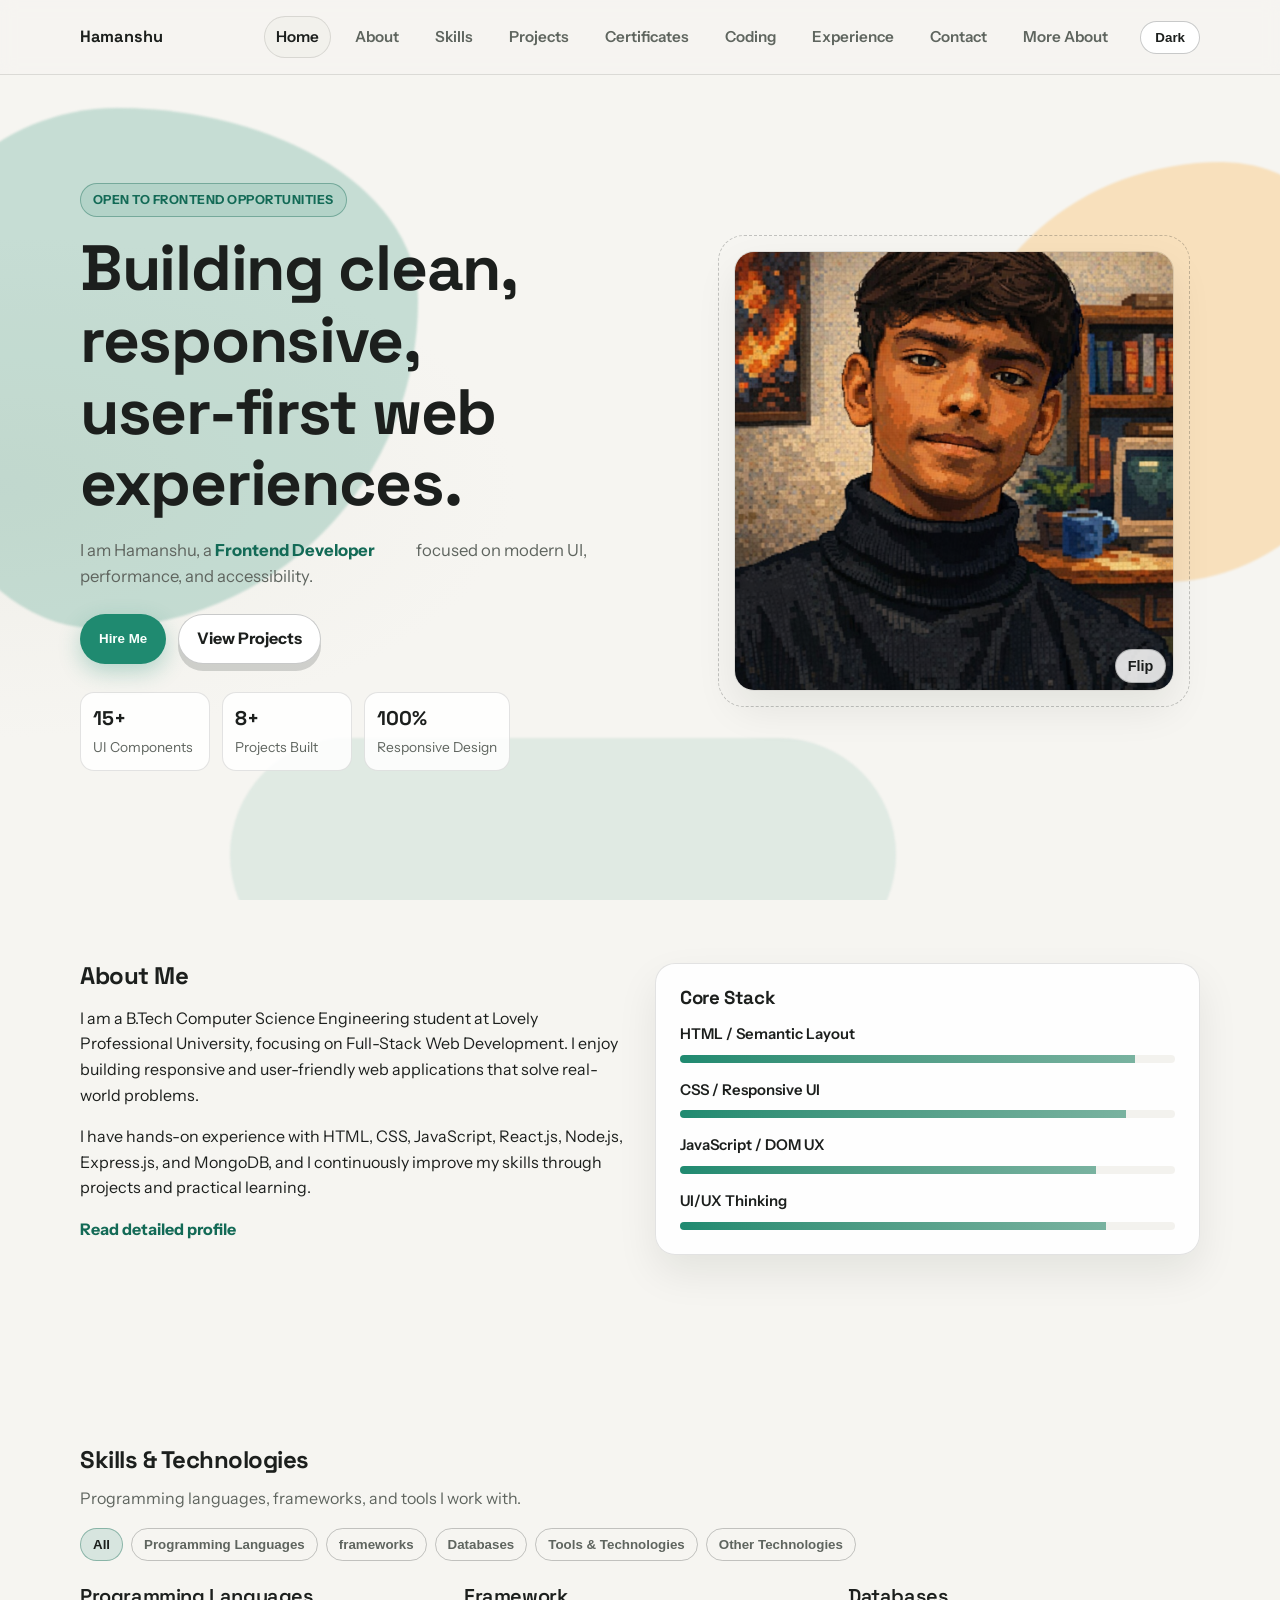
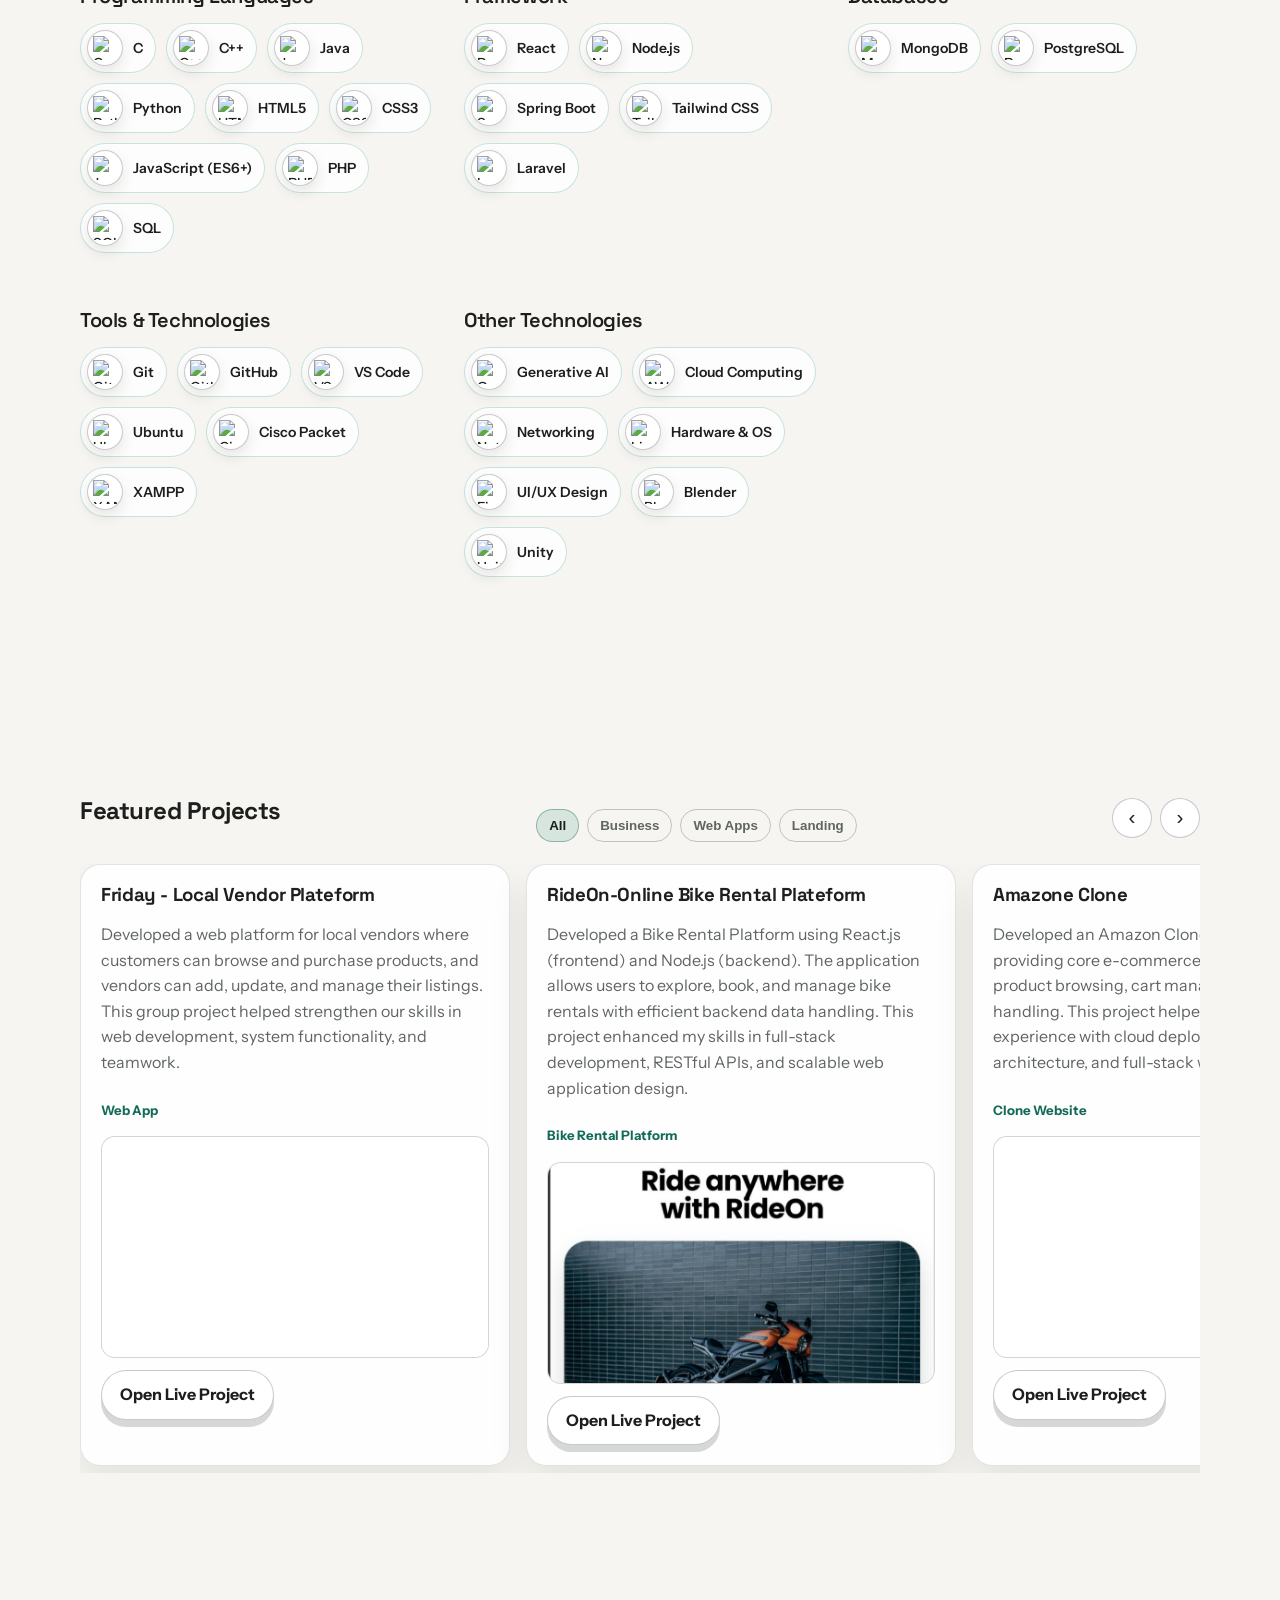
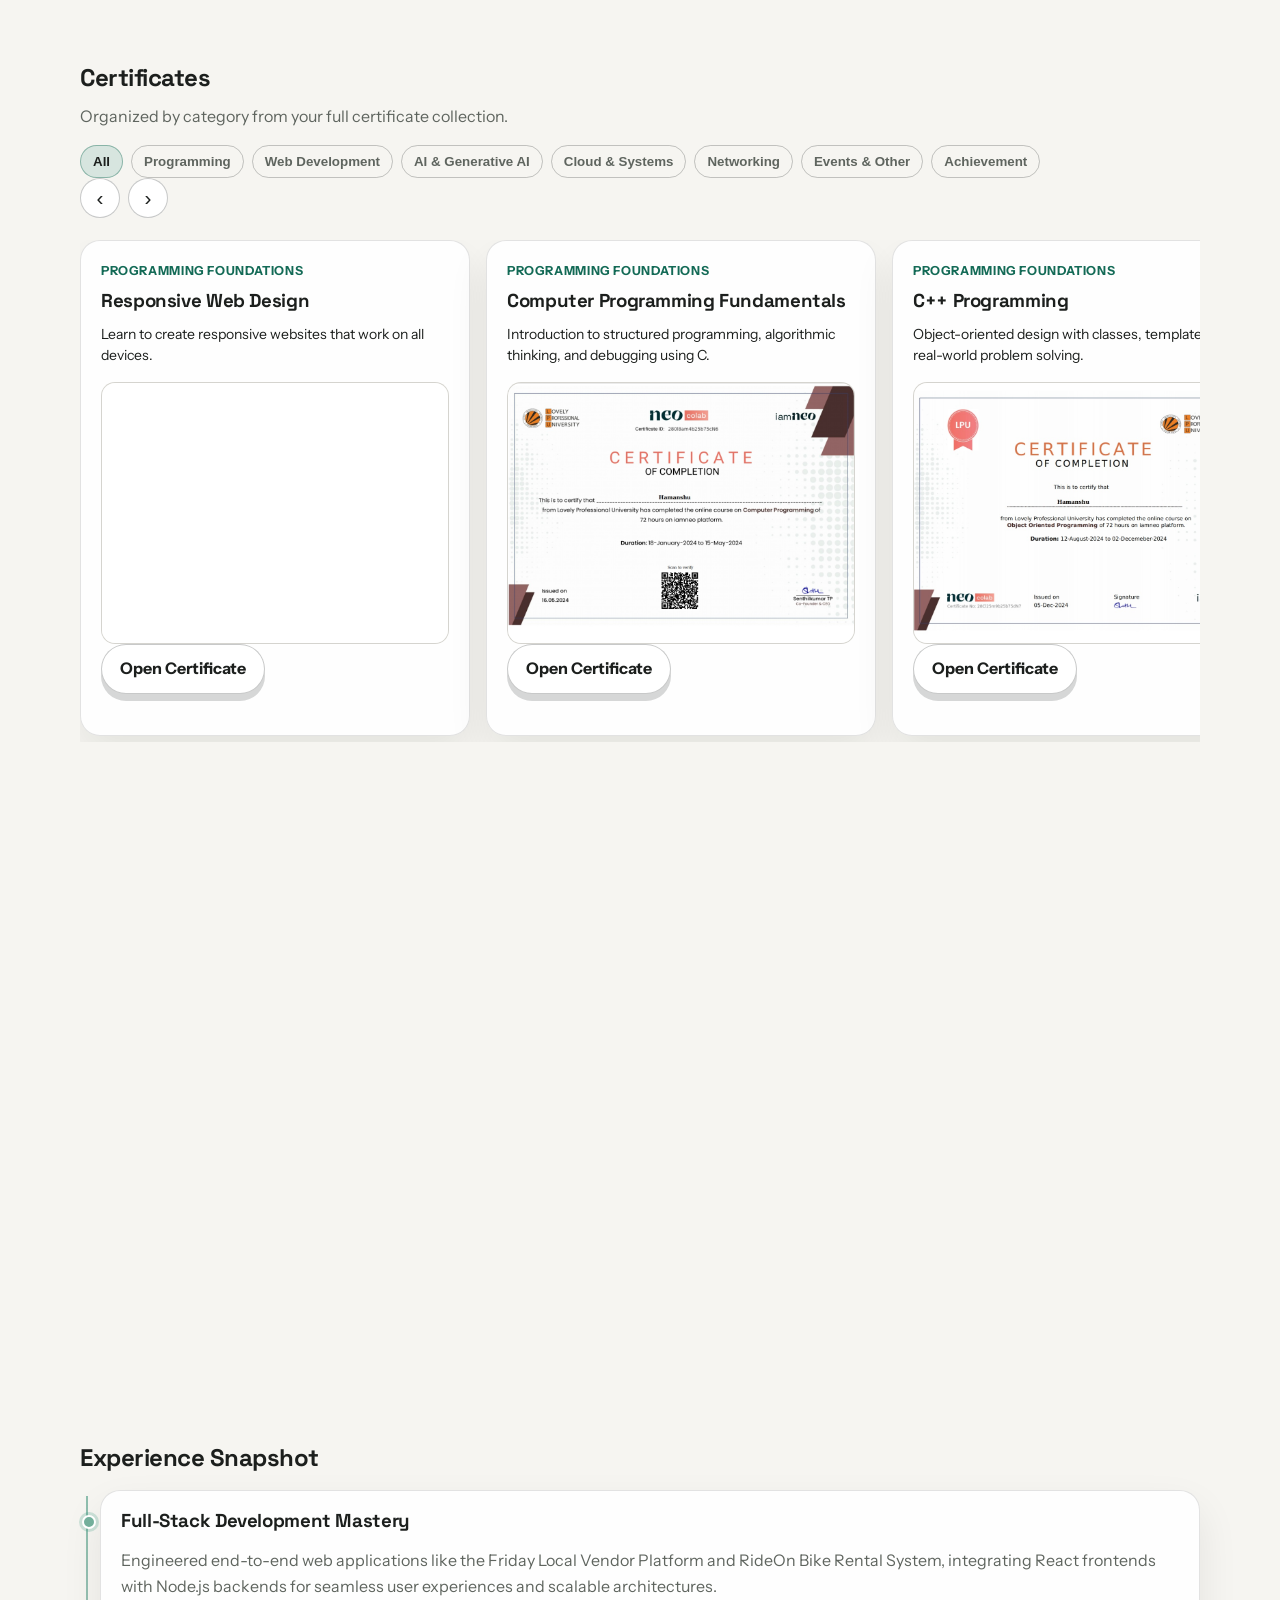
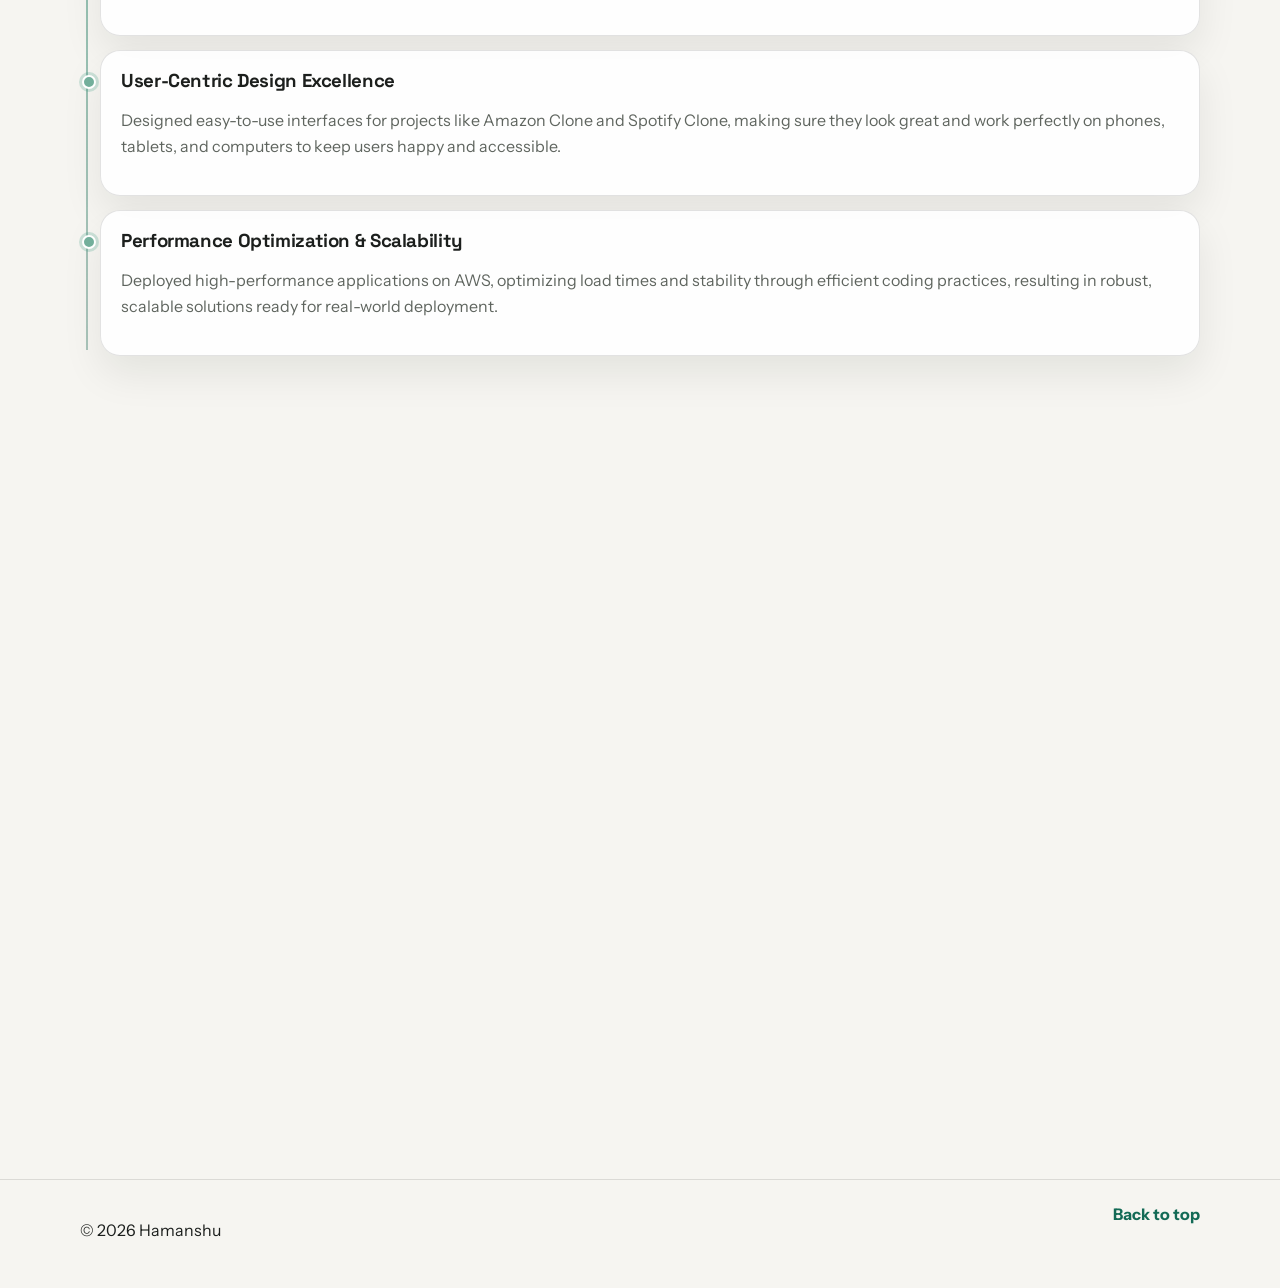
==== index.html @ b4fe39f4 "Upload portfolio project" ====
<!DOCTYPE html>
<html lang="en">
<head>
    <meta charset="UTF-8">
    <meta name="viewport" content="width=device-width, initial-scale=1.0">
    <meta name="description" content="Hamanshu - Frontend-focused web developer portfolio.">
    <title>Hamanshu | Portfolio</title>
    <link rel="preconnect" href="https://fonts.googleapis.com">
    <link rel="preconnect" href="https://fonts.gstatic.com" crossorigin>
    <link href="https://fonts.googleapis.com/css2?family=Instrument+Sans:wght@400;500;600;700&family=Space+Grotesk:wght@500;600;700&display=swap" rel="stylesheet">
    <link rel="stylesheet" href="styles.css">
</head>
<body>
    <div class="scroll-progress" id="scrollProgress" aria-hidden="true"></div>
    <div class="bg-3d" aria-hidden="true">
        <span class="bg-layer layer-a"></span>
        <span class="bg-layer layer-b"></span>
        <span class="bg-layer layer-c"></span>
    </div>
    <header class="site-header">
        <div class="container header-row">
            <a id="brandName" class="brand" href="#home">Hamanshu</a>
            <button class="menu-toggle" type="button" aria-expanded="false" aria-controls="primaryNav">
                <span></span><span></span><span></span>
                <span class="sr-only">Toggle navigation</span>
            </button>
            <nav class="nav" id="primaryNav">
                <a href="#home">Home</a>
                <a href="#about">About</a>
                <a href="#skills">Skills</a>
                <a href="#projects">Projects</a>
                <a href="#certificates">Certificates</a>
                <a href="#coding">Coding</a>
                <a href="#experience">Experience</a>
                <a href="#contact">Contact</a>
                <a href="about.html">More About</a>
            </nav>
            <button class="theme-toggle" id="themeToggle" type="button" aria-label="Toggle theme">Dark</button>
        </div>
    </header>

    <main>
        <section class="hero section" id="home">
            <div class="container hero-grid reveal">
                <div class="hero-content">
                    <p class="eyebrow">Open To Frontend Opportunities</p>
                    <h1 id="heroHeadline">Building clean, responsive, user-first web experiences.</h1>
                    <p id="heroSubtext" class="subtext">
                        <span id="heroIntro">I am Hamanshu, a </span>
                        <span id="typingText" class="typed"></span>
                        <span id="heroOutro"> focused on modern UI, performance, and accessibility.</span>
                    </p>
                    <div class="cta-row">
                        <button class="btn btn-primary" id="hireMeBtn" type="button">Hire Me</button>
                        <a class="btn btn-secondary" href="#projects">View Projects</a>
                    </div>
                    <ul id="quickStats" class="quick-stats">
                        <!-- Stats will be populated from stored data -->
                    </ul>
                </div>
                <div class="hero-photo-wrap">
                    <div class="hero-photo-card" id="heroPhotoCard">
                        <img class="hero-photo hero-photo-front" src="pfp.png" alt="Portrait of Hamanshu">
                        <img class="hero-photo hero-photo-back" src="pfp1.jpeg" alt="Alternate portrait of Hamanshu">
                    </div>
                    <button class="btn btn-secondary rotate-photo-btn" id="rotatePhotoBtn" type="button" aria-label="Flip profile photo">Flip</button>
                </div>
            </div>
        </section>

        <section class="section" id="about">
            <div class="container split reveal">
                <div>
                    <h2>About Me</h2>
                    <p>I am a B.Tech Computer Science Engineering student at Lovely Professional University, focusing on Full-Stack Web Development. I enjoy building responsive and user-friendly web applications that solve real-world problems.</p>
                    <p>I have hands-on experience with HTML, CSS, JavaScript, React.js, Node.js, Express.js, and MongoDB, and I continuously improve my skills through projects and practical learning.</p>
                    <a class="text-link" href="about.html">Read detailed profile</a>
                </div>
                <div class="panel">
                    <h3>Core Stack</h3>
                    <div class="skill-bars">
                        <div class="skill-item"><span>HTML / Semantic Layout</span><div class="bar"><i style="width:92%"></i></div></div>
                        <div class="skill-item"><span>CSS / Responsive UI</span><div class="bar"><i style="width:90%"></i></div></div>
                        <div class="skill-item"><span>JavaScript / DOM UX</span><div class="bar"><i style="width:84%"></i></div></div>
                        <div class="skill-item"><span>UI/UX Thinking</span><div class="bar"><i style="width:86%"></i></div></div>
                    </div>
                </div>
            </div>
        </section>

        <section class="section" id="skills">
            <div class="container reveal">
                <h2>Skills & Technologies</h2>
                <p class="section-subtext">Programming languages, frameworks, and tools I work with.</p>
                <div class="filters" id="skillFilters">
                    <button class="chip active" data-filter="all" type="button">All</button>
                    <button class="chip" data-filter="programming" type="button">Programming Languages</button>
                    <button class="chip" data-filter="webdev" type="button">frameworks</button>
                    <button class="chip" data-filter="databases" type="button">Databases</button>
                    <button class="chip" data-filter="tools" type="button">Tools & Technologies</button>
                    <button class="chip" data-filter="other" type="button">Other Technologies</button>
                </div>
                <div class="skills-grid">
                    <div class="skill-category" data-category="programming">
                        <h3>Programming Languages</h3>
                        <div class="skill-tags skill-tags--logos">
                            <span class="skill-tag has-logo">
                                <span class="logo-circle"><img src="https://cdn.jsdelivr.net/gh/devicons/devicon/icons/c/c-original.svg" alt="C logo" loading="lazy"></span>
                                <span class="skill-label">C</span>
                            </span>
                            <span class="skill-tag has-logo">
                                <span class="logo-circle"><img src="https://cdn.jsdelivr.net/gh/devicons/devicon/icons/cplusplus/cplusplus-original.svg" alt="C++ logo" loading="lazy"></span>
                                <span class="skill-label">C++</span>
                            </span>
                            <span class="skill-tag has-logo">
                                <span class="logo-circle"><img src="https://cdn.jsdelivr.net/gh/devicons/devicon/icons/java/java-original.svg" alt="Java logo" loading="lazy"></span>
                                <span class="skill-label">Java</span>
                            </span>
                            <span class="skill-tag has-logo">
                                <span class="logo-circle"><img src="https://cdn.jsdelivr.net/gh/devicons/devicon/icons/python/python-original.svg" alt="Python logo" loading="lazy"></span>
                                <span class="skill-label">Python</span>
                            </span>
                            <span class="skill-tag has-logo">
                                <span class="logo-circle"><img src="https://cdn.jsdelivr.net/gh/devicons/devicon/icons/html5/html5-original.svg" alt="HTML5 logo" loading="lazy"></span>
                                <span class="skill-label">HTML5</span>
                            </span>
                            <span class="skill-tag has-logo">
                                <span class="logo-circle"><img src="https://cdn.jsdelivr.net/gh/devicons/devicon/icons/css3/css3-original.svg" alt="CSS3 logo" loading="lazy"></span>
                                <span class="skill-label">CSS3</span>
                            </span>
                            <span class="skill-tag has-logo">
                                <span class="logo-circle"><img src="https://cdn.jsdelivr.net/gh/devicons/devicon/icons/javascript/javascript-original.svg" alt="JavaScript logo" loading="lazy"></span>
                                <span class="skill-label">JavaScript (ES6+)</span>
                            </span>
                            <span class="skill-tag has-logo">
                                <span class="logo-circle"><img src="https://cdn.jsdelivr.net/gh/devicons/devicon/icons/php/php-original.svg" alt="PHP logo" loading="lazy"></span>
                                <span class="skill-label">PHP</span>
                            </span>
                            <span class="skill-tag has-logo">
                                <span class="logo-circle"><img src="https://cdn.jsdelivr.net/gh/devicons/devicon/icons/mysql/mysql-original.svg" alt="SQL logo" loading="lazy"></span>
                                <span class="skill-label">SQL</span>
                            </span>

                        </div>
                    </div>
                    <div class="skill-category" data-category="webdev">
                        <h3>Framework</h3>
                        <div class="skill-tags skill-tags--logos">
                            <span class="skill-tag has-logo">
                                <span class="logo-circle"><img src="https://cdn.jsdelivr.net/gh/devicons/devicon/icons/react/react-original.svg" alt="React logo" loading="lazy"></span>
                                <span class="skill-label">React</span>
                            </span>
                            <span class="skill-tag has-logo">
                                <span class="logo-circle"><img src="https://cdn.jsdelivr.net/gh/devicons/devicon/icons/nodejs/nodejs-original.svg" alt="Node.js logo" loading="lazy"></span>
                                <span class="skill-label">Node.js</span>
                            </span>
                            <span class="skill-tag has-logo">
                                <span class="logo-circle"><img src="https://cdn.jsdelivr.net/gh/devicons/devicon/icons/spring/spring-original.svg" alt="Spring Boot logo" loading="lazy"></span>
                                <span class="skill-label">Spring Boot</span>
                            </span>
                            <span class="skill-tag has-logo">
                                <span class="logo-circle"><img src="https://upload.wikimedia.org/wikipedia/commons/d/d5/Tailwind_CSS_Logo.svg" alt="Tailwind CSS logo" loading="lazy"></span>
                                <span class="skill-label">Tailwind CSS</span>
                            </span>
                            <span class="skill-tag has-logo">
                                <span class="logo-circle"><img src="https://cdn.jsdelivr.net/gh/devicons/devicon/icons/laravel/laravel-original.svg" alt="Laravel logo" loading="lazy"></span>
                                <span class="skill-label">Laravel</span>
                            </span>

                        </div>
                    </div>
                    <div class="skill-category" data-category="databases">
                        <h3>Databases</h3>
                        <div class="skill-tags skill-tags--logos">
                            <span class="skill-tag has-logo">
                                <span class="logo-circle"><img src="https://cdn.jsdelivr.net/gh/devicons/devicon/icons/mongodb/mongodb-original.svg" alt="MongoDB logo" loading="lazy"></span>
                                <span class="skill-label">MongoDB</span>
                            </span>
                            <span class="skill-tag has-logo">
                                <span class="logo-circle"><img src="https://cdn.jsdelivr.net/gh/devicons/devicon/icons/postgresql/postgresql-original.svg" alt="PostgreSQL logo" loading="lazy"></span>
                                <span class="skill-label">PostgreSQL</span>
                            </span>
                        </div>
                    </div>
                    <div class="skill-category" data-category="tools">
                        <h3>Tools & Technologies</h3>
                        <div class="skill-tags skill-tags--logos">
                            <span class="skill-tag has-logo">
                                <span class="logo-circle"><img src="https://cdn.jsdelivr.net/gh/devicons/devicon/icons/git/git-original.svg" alt="Git logo" loading="lazy"></span>
                                <span class="skill-label">Git</span>
                            </span>
                            <span class="skill-tag has-logo">
                                <span class="logo-circle"><img src="https://cdn.jsdelivr.net/gh/devicons/devicon/icons/github/github-original.svg" alt="GitHub logo" loading="lazy"></span>
                                <span class="skill-label">GitHub</span>
                            </span>
                            <span class="skill-tag has-logo">
                                <span class="logo-circle"><img src="https://cdn.jsdelivr.net/gh/devicons/devicon/icons/vscode/vscode-original.svg" alt="VS Code logo" loading="lazy"></span>
                                <span class="skill-label">VS Code</span>
                            </span>
                            <span class="skill-tag has-logo">
                                <span class="logo-circle"><img src="https://cdn.jsdelivr.net/gh/devicons/devicon/icons/ubuntu/ubuntu-plain.svg" alt="Ubuntu logo" loading="lazy"></span>
                                <span class="skill-label">Ubuntu</span>
                            </span>
                            <span class="skill-tag has-logo">
                                <span class="logo-circle"><img src="https://cdn.simpleicons.org/cisco/1BA0D7" alt="Cisco Packet Tracer logo" loading="lazy"></span>
                                <span class="skill-label">Cisco Packet</span>
                            </span>
                            <span class="skill-tag has-logo">
                                <span class="logo-circle"><img src="https://cdn.simpleicons.org/xampp/f37623" alt="XAMPP logo" loading="lazy"></span>
                                <span class="skill-label">XAMPP</span>
                            </span>
                        </div>
                    </div>
                    <div class="skill-category" data-category="other">
                        <h3>Other Technologies</h3>
                        <div class="skill-tags skill-tags--logos">
                            <span class="skill-tag has-logo">
                                <span class="logo-circle"><img src="https://cdn.jsdelivr.net/npm/simple-icons@11.4.0/icons/openai.svg" alt="OpenAI logo" loading="lazy"></span>
                                <span class="skill-label">Generative AI</span>
                            </span>
                            <span class="skill-tag has-logo">
                                <span class="logo-circle"><img src="https://cdn.jsdelivr.net/npm/simple-icons@11.4.0/icons/amazonaws.svg" alt="AWS logo" loading="lazy"></span>
                                <span class="skill-label">Cloud Computing</span>
                            </span>
                            <span class="skill-tag has-logo">
                                <span class="logo-circle"><img src="https://cdn.simpleicons.org/cisco/1BA0D7" alt="Networking (Cisco) logo" loading="lazy"></span>
                                <span class="skill-label">Networking</span>
                            </span>
                            <span class="skill-tag has-logo">
                                <span class="logo-circle"><img src="https://cdn.jsdelivr.net/gh/devicons/devicon/icons/linux/linux-original.svg" alt="Linux logo" loading="lazy"></span>
                                <span class="skill-label">Hardware &amp; OS</span>
                            </span>
                            <span class="skill-tag has-logo">
                                <span class="logo-circle"><img src="https://cdn.jsdelivr.net/gh/devicons/devicon/icons/figma/figma-original.svg" alt="Figma logo" loading="lazy"></span>
                                <span class="skill-label">UI/UX Design</span>
                            </span>
                            <span class="skill-tag has-logo">
                                <span class="logo-circle"><img src="https://cdn.jsdelivr.net/gh/devicons/devicon/icons/blender/blender-original.svg" alt="Blender logo" loading="lazy"></span>
                                <span class="skill-label">Blender</span>
                            </span>
                            <span class="skill-tag has-logo">
                                <span class="logo-circle"><img src="https://cdn.jsdelivr.net/gh/devicons/devicon/icons/unity/unity-original.svg" alt="Unity logo" loading="lazy"></span>
                                <span class="skill-label">Unity</span>
                            </span>
                        </div>
                    </div>
                </div>
            </div>
        </section>

        <section class="section" id="projects">
            <div class="container reveal">
                <div class="section-head">
                    <h2>Featured Projects</h2>
                    <div class="filters" id="projectFilters">
                        <button class="chip active" data-filter="all" type="button">All</button>
                        <button class="chip" data-filter="business" type="button">Business</button>
                        <button class="chip" data-filter="web" type="button">Web Apps</button>
                        <button class="chip" data-filter="landing" type="button">Landing</button>
                    </div>
                    <div class="slider-controls" aria-label="Project slider controls">
                        <button class="slider-btn" data-target="projectGrid" data-dir="prev" type="button" aria-label="Previous projects">‹</button>
                        <button class="slider-btn" data-target="projectGrid" data-dir="next" type="button" aria-label="Next projects">›</button>
                    </div>
                </div>
                <div class="slider-track project-slider" id="projectGrid">
                    <article class="project-card" data-category="business">
                        <h3>Friday - Local Vendor Plateform</h3>
                        <p>Developed a web platform for local vendors where customers can browse and purchase products, and vendors can add, update, and manage their listings. This group project helped strengthen our skills in web development, system functionality, and teamwork.</p>
                        <span>Web App</span>
                        <div class="project-preview">
                            <iframe src="https://hamanshukumar.github.io/Friday-your-Local-buddy/" title="Friday - Your Local Buddy Preview" loading="lazy"></iframe>
                        </div>
                        <div class="project-actions">
                            <a class="btn btn-secondary" href="https://hamanshukumar.github.io/Friday-your-Local-buddy/" target="_blank" rel="noopener noreferrer">Open Live Project</a>
                        </div>
                    </article>
                    <article class="project-card" data-category="landing">
                        <h3>RideOn-Online Bike Rental Plateform</h3>
                        <p>Developed a Bike Rental Platform using React.js (frontend) and Node.js (backend). The application allows users to explore, book, and manage bike rentals with efficient backend data handling. This project enhanced my skills in full-stack development, RESTful APIs, and scalable web application design.</p>
                        <span>Bike Rental Platform</span>
                        <div class="project-preview">
                            <img src="project.jpeg" alt="">
                        </div>
                        <div class="project-actions">
                            <a class="btn btn-secondary" href="https://bikerent-0wuq.onrender.com/" target="_blank" rel="noopener noreferrer">Open Live Project</a>
                        </div>
                    </article>
                    <article class="project-card" data-category="web">
                        <h3>Amazone Clone</h3>
                        <p>Developed an Amazon Clone deployed on AWS, providing core e-commerce features such as product browsing, cart management, and order handling. This project helped me gain practical experience with cloud deployment, scalable architecture, and full-stack web development.</p>
                        <span>Clone Website</span>
                        <div class="project-preview">
                            <iframe src="https://hamanshukumar.github.io/Amazon-Clone/" title="Swift Movers Preview" loading="lazy"></iframe>
                        </div>
                        <div class="project-actions">
                            <a class="btn btn-secondary" href="https://hamanshukumar.github.io/Amazon-Clone/" target="_blank" rel="noopener noreferrer">Open Live Project</a>
                        </div>
                    </article>
                    <article class="project-card" data-category="web">
                        <h3>Spotify Clone</h3>
                        <p>Developed a Spotify Clone that allows users to browse, play, and manage music playlists through an interactive interface. This project strengthened my skills in frontend development, media handling, and building responsive user interfaces.</p>
                        <span>Clone Website</span>
                        <div class="project-preview">
                            <iframe src="https://hamanshukumar.github.io/SPOTIFY-CLONE/" title="Swift Movers Preview" loading="lazy"></iframe>
                        </div>
                        <div class="project-actions">
                            <a class="btn btn-secondary" href="https://hamanshukumar.github.io/SPOTIFY-CLONE/" target="_blank" rel="noopener noreferrer">Open Live Project</a>
                        </div>
                    </article>
                </div>
            </div>
        </section>

        <section class="section" id="certificates">
            <div class="container reveal">
                <h2>Certificates</h2>
                <p class="section-subtext">Organized by category from your full certificate collection.</p>
                <div class="filters" id="certificateFilters">
                    <button class="chip active" data-filter="all" type="button">All</button>
                    <button class="chip" data-filter="programming" type="button">Programming</button>
                    <button class="chip" data-filter="webdev" type="button">Web Development</button>
                    <button class="chip" data-filter="ai" type="button">AI & Generative AI</button>
                    <button class="chip" data-filter="cloud" type="button">Cloud & Systems</button>
                    <button class="chip" data-filter="networking" type="button">Networking</button>
                    <button class="chip" data-filter="events" type="button">Events & Other</button>
                    <button class="chip" data-filter="achievement" type="button">Achievement</button>
                </div>
                <div class="slider-controls" aria-label="Certificate slider controls">
                    <button class="slider-btn" data-target="certificateGrid" data-dir="prev" type="button" aria-label="Previous certificates">‹</button>
                    <button class="slider-btn" data-target="certificateGrid" data-dir="next" type="button" aria-label="Next certificates">›</button>
                </div>
                <div class="slider-track cert-slider" id="certificateGrid">
                    <article class="cert-card" data-category="programming">
                        <p class="cert-tag">Programming Foundations</p>
                        <h3>Responsive Web Design</h3>
                        <p class="cert-description">Learn to create responsive websites that work on all devices.</p>
                        <div class="cert-preview"><iframe src="certificates/csecertificate.pdf#toolbar=0" title="C Programming Essentials Preview" loading="lazy"></iframe></div>
                        <a class="btn btn-secondary" href="certificates/csecertificate.pdf" target="_blank" rel="noopener noreferrer">Open Certificate</a>
                    </article>
                    <article class="cert-card" data-category="programming">
                        <p class="cert-tag">Programming Foundations</p>
                        <h3>Computer Programming Fundamentals</h3>
                        <p class="cert-description">Introduction to structured programming, algorithmic thinking, and debugging using C.</p>
                        <div class="cert-preview"><img src="certificates/COMPUTER%20PROGRAMING.jpg" alt="Computer Programming Certificate Preview" loading="lazy"></div>
                        <a class="btn btn-secondary" href="certificates/COMPUTER%20PROGRAMING.jpg" target="_blank" rel="noopener noreferrer">Open Certificate</a>
                    </article>
                    <article class="cert-card" data-category="programming">
                        <p class="cert-tag">Programming Foundations</p>
                        <h3>C++ Programming</h3>
                        <p class="cert-description">Object-oriented design with classes, templates for real-world problem solving.</p>
                        <div class="cert-preview"><img src="certificates/CPP.jpg" alt="C++ Programming Certificate Preview" loading="lazy"></div>
                        <a class="btn btn-secondary" href="certificates/CPP.jpg" target="_blank" rel="noopener noreferrer">Open Certificate</a>
                    </article>
                    <article class="cert-card" data-category="programming">
                        <p class="cert-tag">Algorithms</p>
                        <h3>Data Structures &amp; Algorithms</h3>
                        <p class="cert-description">Fundamentals of arrays, linked lists, trees, graphs, and complexity-aware problem solving.</p>
                        <div class="cert-preview"><img src="certificates/DSA.jpg" alt="Data Structures & Algorithms Preview" loading="lazy"></div>
                        <a class="btn btn-secondary" href="certificates/DSA.jpg" target="_blank" rel="noopener noreferrer">Open Certificate</a>
                    </article>
                    <article class="cert-card" data-category="programming">
                        <p class="cert-tag">Java</p>
                        <h3>Java Fundamentals</h3>
                        <p class="cert-description">OOP principles in Java, covering classes, collections, exceptions, and file handling.</p>
                        <div class="cert-preview"><iframe src="certificates/Hamanshu%20Java%20fundamentals.pdf#toolbar=0" title="Java Fundamentals Preview" loading="lazy"></iframe></div>
                        <a class="btn btn-secondary" href="certificates/Hamanshu%20Java%20fundamentals.pdf" target="_blank" rel="noopener noreferrer">Open Certificate</a>
                    </article>
                    <article class="cert-card" data-category="programming">
                        <p class="cert-tag">Java</p>
                        <h3>Java Programming (NeoColab Course)</h3>
                        <p class="cert-description">Hands-on Java programming with real-world assignments and mini projects.</p>
                        <div class="cert-preview"><img src="certificates/java%20neocolab.jpg" alt="Java Programming NeoColab Preview" loading="lazy"></div>
                        <a class="btn btn-secondary" href="certificates/java%20neocolab.jpg" target="_blank" rel="noopener noreferrer">Open Certificate</a>
                    </article>

                   
          
                    
                    <article class="cert-card" data-category="webdev">
                        <p class="cert-tag">Personal Growth</p>
                        <h3>The Complete Life Purpose</h3>
                        <p class="cert-description">A self-motivation course focused on staying driven, finding your purpose, and maintaining momentum through practical mindset strategies.</p>
                        <div class="cert-preview"><iframe src="certificates/UC-1553b4f9-947f-4aa9-a905-5d05267e85c5.pdf#toolbar=0" title="Applied Web Development Project Preview" loading="lazy"></iframe></div>
                        <a class="btn btn-secondary" href="certificates/UC-1553b4f9-947f-4aa9-a905-5d05267e85c5.pdf" target="_blank" rel="noopener noreferrer">Open Certificate</a>
                    </article>
                    <article class="cert-card" data-category="networking">
                        <p class="cert-tag">Networking</p>
                        <h3>Network Communication</h3>
                        <p class="cert-description">OSI layers, bandwidth management, and secure data transfer principles.</p>
                        <div class="cert-preview"><img src="certificates/network%20comunication.png" alt="Network Communication Preview" loading="lazy"></div>
                        <a class="btn btn-secondary" href="certificates/network%20comunication.png" target="_blank" rel="noopener noreferrer">Open Certificate</a>
                    </article>
                    <article class="cert-card" data-category="networking">
                        <p class="cert-tag">Networking</p>
                        <h3>Packet Switching</h3>
                        <p class="cert-description">Routing strategies, congestion control, and packetized data delivery methods.</p>
                        <div class="cert-preview"><img src="certificates/packet%20switch.png" alt="Packet Switching Preview" loading="lazy"></div>
                        <a class="btn btn-secondary" href="certificates/packet%20switch.png" target="_blank" rel="noopener noreferrer">Open Certificate</a>
                    </article>
                    <article class="cert-card" data-category="networking">
                        <p class="cert-tag">Networking</p>
                        <h3>Peer-to-Peer Networking</h3>
                        <p class="cert-description">Distributed architectures, overlays, and decentralized resource sharing.</p>
                        <div class="cert-preview"><iframe src="certificates/Coursera%20peer%20to%20peer.pdf#toolbar=0" title="Peer-to-Peer Networking Preview" loading="lazy"></iframe></div>
                        <a class="btn btn-secondary" href="certificates/Coursera%20peer%20to%20peer.pdf" target="_blank" rel="noopener noreferrer">Open Certificate</a>
                    </article>
                    <article class="cert-card" data-category="networking">
                        <p class="cert-tag">Networking</p>
                        <h3>TCP/IP Protocol Suite</h3>
                        <p class="cert-description">Reliable transport, socket fundamentals, and internet addressing standards.</p>
                        <div class="cert-preview"><img src="certificates/TCP%28IP%29.png" alt="TCP/IP Protocol Suite Preview" loading="lazy"></div>
                        <a class="btn btn-secondary" href="certificates/TCP%28IP%29.png" target="_blank" rel="noopener noreferrer">Open Certificate</a>
                    </article>
                    <article class="cert-card" data-category="cloud">
                        <p class="cert-tag">Systems</p>
                        <h3>NPTEL: Cloud Computing</h3>
                        <p class="cert-description">Comprehensive study of cloud computing concepts, architectures, and deployment models.</p>
                        <div class="cert-preview"><iframe src="certificates/NPTELhamanshu.pdf#toolbar=0" title="NPTEL Computer Systems Preview" loading="lazy"></iframe></div>
                        <a class="btn btn-secondary" href="certificates/NPTELhamanshu.pdf" target="_blank" rel="noopener noreferrer">Open Certificate</a>
                    </article>
                    
                    <article class="cert-card" data-category="achievement">
                        <p class="cert-tag">Achievement</p>
                        <h3>Nice Gaye Syndrome</h3>
                        <p class="cert-description">Awarded for excellence and consistent high performance in academic and extracurricular activities.</p>
                        <div class="cert-preview"><img src="certificates/nice%20gaye.png" alt="Merit Recognition Preview" loading="lazy"></div>
                        <a class="btn btn-secondary" href="certificates/nice%20gaye.png" target="_blank" rel="noopener noreferrer">Open Certificate</a>
                    </article>

                   
                </div>
            </div>
        </section>

        <section class="section" id="coding">
            <div class="container reveal">
                <h2>Coding Platforms</h2>
                <p class="section-subtext">Profiles and practice platforms I use for problem solving and contests.</p>
                <div class="platform-grid">
                    <a class="platform-card" href="https://www.geeksforgeeks.org/profile/kumarhamjeco" target="_blank" rel="noopener noreferrer" aria-label="GeeksforGeeks">
                        <span class="platform-icon">
                            <img src="https://cdn.simpleicons.org/geeksforgeeks/2F8D46" alt="GeeksforGeeks logo" loading="lazy">
                        </span>
                        <div>
                            <h3>GeeksforGeeks</h3>
                            <p>Practice and learning resources</p>
                        </div>
                    </a>
                    <a class="platform-card" href="https://www.hackerrank.com/profile/kumarhamanshu40" target="_blank" rel="noopener noreferrer" aria-label="HackerRank Contests">
                        <span class="platform-icon">
                            <img src="https://cdn.simpleicons.org/hackerrank/00EA64" alt="HackerRank logo" loading="lazy">
                        </span>
                        <div>
                            <h3>HackerRank</h3>
                            <p>Contests and challenge tracks</p>
                        </div>
                    </a>
                    <a class="platform-card" href="https://atcoder.jp/home" target="_blank" rel="noopener noreferrer" aria-label="AtCoder">
                        <span class="platform-icon">
                            <img src="https://img.atcoder.jp/assets/top/img/logo_bk.svg" alt="AtCoder logo" loading="lazy">
                        </span>
                        <div>
                            <h3>AtCoder</h3>
                            <p>Competitive programming contests</p>
                        </div>
                    </a>
                    <a class="platform-card" href="https://codeforces.com/" target="_blank" rel="noopener noreferrer" aria-label="Codeforces">
                        <span class="platform-icon">
                            <img src="https://cdn.simpleicons.org/codeforces/1F8ACB" alt="Codeforces logo" loading="lazy">
                        </span>
                        <div>
                            <h3>Codeforces</h3>
                            <p>Rated contests and editorials</p>
                        </div>
                    </a>
                    <a class="platform-card" href="https://www.codechef.com/users/gaily_field_73" target="_blank" rel="noopener noreferrer" aria-label="CodeChef Practice">
                        <span class="platform-icon">
                            <img src="https://cdn.simpleicons.org/codechef/5B4638" alt="CodeChef logo" loading="lazy">
                        </span>
                        <div>
                            <h3>CodeChef</h3>
                            <p>Practice problems by difficulty</p>
                        </div>
                    </a>
                    <a class="platform-card" href="https://leetcode.com/u/Hamanshu/" target="_blank" rel="noopener noreferrer" aria-label="LeetCode profile">
                        <span class="platform-icon">
                            <img src="https://cdn.simpleicons.org/leetcode/F89F1B" alt="LeetCode logo" loading="lazy">
                        </span>
                        <div>
                            <h3>LeetCode</h3>
                            <p>My profile and solved problems</p>
                        </div>
                    </a>
                </div>
            </div>
        </section>

        <section class="section" id="experience">
            <div class="container reveal">
                <h2>Experience Snapshot</h2>
                <div class="timeline">
                    <article>
                        <h3>Full-Stack Development Mastery</h3>
                        <p>Engineered end-to-end web applications like the Friday Local Vendor Platform and RideOn Bike Rental System, integrating React frontends with Node.js backends for seamless user experiences and scalable architectures.</p>
                    </article>
                    <article>
                        <h3>User-Centric Design Excellence</h3>
                        <p>Designed easy-to-use interfaces for projects like Amazon Clone and Spotify Clone, making sure they look great and work perfectly on phones, tablets, and computers to keep users happy and accessible.</p>
                    </article>
                    <article>
                        <h3>Performance Optimization & Scalability</h3>
                        <p>Deployed high-performance applications on AWS, optimizing load times and stability through efficient coding practices, resulting in robust, scalable solutions ready for real-world deployment.</p>
                    </article>
                </div>
            </div>
        </section>

        <section class="section" id="contact">
            <div class="container reveal contact-wrap">
                <div>
                    <h2>Let us build something solid.</h2>
                    <p>Available for internships, freelance work, and junior frontend roles.</p>
                    <p>Email: <a class="text-link" href="mailto:kumarhamanshu40@gmail.com">kumarhamanshu40@gmail.com</a></p>
                    <p>GitHub: <a class="text-link" href="https://github.com/Hamanshukumar" target="_blank" rel="noopener noreferrer">github.com/Hamanshukumar</a></p>
                    <p>LinkedIn: <a class="text-link" href="https://www.linkedin.com/in/hamanshu-kumar-b2608a398/" target="_blank" rel="noopener noreferrer">linkedin.com/in/hamanshukumar</a></p>
                    <div class="contact-direct">
                        <a class="btn btn-primary" href="mailto:kumarhamanshu40@gmail.com?subject=Portfolio%20Inquiry">Contact Me by Email</a>
                        <button class="btn btn-secondary" id="copyEmailBtn" type="button" data-email="kumarhamanshu40@gmail.com">Copy Email</button>
                        <p class="copy-status" id="copyStatus" aria-live="polite"></p>
                    </div>
                    <div class="social-links" aria-label="Social links">
                        <a class="social-icon" href="https://github.com/hamanshukumar" target="_blank" rel="noopener noreferrer" aria-label="GitHub profile">
                            <svg viewBox="0 0 24 24" aria-hidden="true">
                                <path d="M12 .5a12 12 0 0 0-3.79 23.39c.6.11.82-.26.82-.58v-2.17c-3.34.73-4.04-1.42-4.04-1.42-.55-1.36-1.33-1.72-1.33-1.72-1.09-.73.08-.72.08-.72 1.2.08 1.83 1.23 1.83 1.23 1.08 1.83 2.82 1.3 3.5 1 .11-.78.42-1.31.76-1.61-2.66-.3-5.47-1.31-5.47-5.92 0-1.31.47-2.39 1.24-3.24-.13-.3-.54-1.53.12-3.2 0 0 1-.32 3.3 1.23A11.5 11.5 0 0 1 12 6.6a11.7 11.7 0 0 1 3 .4c2.3-1.55 3.3-1.23 3.3-1.23.66 1.67.25 2.9.12 3.2.77.85 1.24 1.93 1.24 3.24 0 4.62-2.81 5.61-5.49 5.91.43.37.82 1.09.82 2.2v3.26c0 .32.22.69.83.58A12 12 0 0 0 12 .5Z"/>
                            </svg>
                        </a>
                        <a class="social-icon" href="https://www.linkedin.com/in/hamanshu-kumar-b2608a398/" target="_blank" rel="noopener noreferrer" aria-label="LinkedIn profile">
                            <svg viewBox="0 0 24 24" aria-hidden="true">
                                <path d="M4.98 3.5A2.5 2.5 0 1 0 5 8.5 2.5 2.5 0 0 0 4.98 3.5ZM3 9.5h4v11H3v-11Zm7 0h3.84v1.6h.05c.53-1 1.84-2.05 3.8-2.05 4.06 0 4.81 2.67 4.81 6.14v5.31h-4v-4.7c0-1.12-.02-2.56-1.56-2.56-1.56 0-1.8 1.22-1.8 2.48v4.78h-4v-11Z"/>
                            </svg>
                        </a>
                        <a class="social-icon" href="mailto:kumarhamanshu40@gmail.com" aria-label="Send email">
                            <svg viewBox="0 0 24 24" aria-hidden="true">
                                <path d="M3 5.5h18a1 1 0 0 1 1 1v11a1 1 0 0 1-1 1H3a1 1 0 0 1-1-1v-11a1 1 0 0 1 1-1Zm9 7.1 8.74-5.1H3.26L12 12.6Zm9 4.9V8.65l-8.49 4.96a1 1 0 0 1-1.02 0L3 8.65V17.5h18Z"/>
                            </svg>
                        </a>
                    </div>
                </div>
                <form class="contact-form" id="contactForm" action="https://formsubmit.co/kumarhamanshu40@gmail.com" method="post">
                    <input type="hidden" name="_subject" value="New Portfolio Message">
                    <input type="hidden" name="_captcha" value="false">
                    <input type="hidden" name="_template" value="table">
                    <label for="name">Name</label>
                    <input id="name" name="name" required type="text" placeholder="Your name" minlength="2" maxlength="60" pattern="^[A-Za-z][A-Za-z .'-]{1,59}$" autocomplete="name">
                    <p class="field-hint" data-hint-for="name" data-default="2-60 characters. Letters, spaces, ., ' and - only."></p>
                    <label for="email">Email</label>
                    <input id="email" name="email" required type="email" placeholder="you@example.com" maxlength="120" autocomplete="email">
                    <p class="field-hint" data-hint-for="email" data-default="Enter a valid email address."></p>
                    <label for="message">Message</label>
                    <textarea id="message" name="message" required rows="5" placeholder="Tell me about your project" minlength="20" maxlength="1200"></textarea>
                    <p class="field-hint" data-hint-for="message" data-default="Minimum 20 characters, maximum 1200."></p>
                    <button class="btn btn-primary" type="submit">Send Message</button>
                    <p class="form-hint">Messages are sent directly to my inbox.</p>
                </form>
            </div>
        </section>
    </main>

    <div class="modal" id="hireModal" role="dialog" aria-modal="true" aria-labelledby="hireModalTitle" aria-hidden="true">
        <div class="modal-backdrop" data-modal-close></div>
        <div class="modal-panel" role="document">
            <button class="modal-close" type="button" aria-label="Close hire form" data-modal-close>×</button>
            <h2 id="hireModalTitle">Hire Me</h2>
            <p class="modal-subtext">Share a few details and I will reply quickly.</p>
            <form class="modal-form" id="hireForm" action="https://formsubmit.co/kumarhamanshu40@gmail.com" method="post">
                <input type="hidden" name="_subject" value="New Hire Request">
                <input type="hidden" name="_captcha" value="false">
                <input type="hidden" name="_template" value="table">
                <input type="text" name="_honey" class="honeypot" tabindex="-1" autocomplete="off">
                <label for="hireName">Full Name</label>
                <input id="hireName" name="name" required type="text" placeholder="Your name" minlength="2" maxlength="60" pattern="^[A-Za-z][A-Za-z .'-]{1,59}$" autocomplete="name">
                <label for="hireEmail">Email</label>
                <input id="hireEmail" name="email" required type="email" placeholder="you@example.com" maxlength="120" autocomplete="email">
                <label for="hireMarket">Client Region</label>
                <select id="hireMarket" name="client_region" required>
                    <option value="" disabled selected>Select client region</option>
                    <option value="india">India (INR)</option>
                    <option value="international">International (USD)</option>
                </select>
                <p class="field-hint" data-hint-for="hireMarket" data-default="Choose region to set phone and budget rules."></p>
                <label for="hirePhone">Phone</label>
                <input id="hirePhone" name="phone" required type="tel" placeholder="10-digit mobile number" pattern="^[6-9][0-9]{9}$" inputmode="tel" autocomplete="tel">
                <p class="field-hint" data-hint-for="hirePhone" data-default="India: 10 digits starting 6-9. International: country code with + allowed."></p>
                <label for="hireWork">Work Needed</label>
                <select id="hireWork" name="work_type" required>
                    <option value="" disabled selected>Select the work type</option>
                    <option value="landing">Landing page</option>
                    <option value="business">Business website</option>
                    <option value="webapp">Web app / dashboard</option>
                    <option value="redesign">Redesign / UI cleanup</option>
                    <option value="other">Other</option>
                </select>
                <label for="hireDetails">Project Details</label>
                <textarea id="hireDetails" name="project_details" required rows="4" placeholder="Describe goals, timeline, and features" minlength="20" maxlength="1500"></textarea>
                <label for="hireStart">Preferred Start Date (optional)</label>
                <input id="hireStart" name="start_date" type="date">
                <label for="hireRange">Budget Range</label>
                <select id="hireRange" name="budget_range" required>
                    <option value="" disabled selected>Select a range</option>
                </select>
                <label for="hireBudget">Proposed Amount (<span id="hireCurrency">INR</span>)</label>
                <input id="hireBudget" name="budget" required type="number" min="1000" step="100" placeholder="e.g. 15000" inputmode="numeric">
                <p class="field-hint" data-hint-for="hireBudget" data-default="Enter your estimated budget in INR or USD based on region."></p>
                <button class="btn btn-primary" type="submit">Send Request</button>
                <p class="form-hint" id="hireFormHint">Request goes to my inbox.</p>
            </form>
            <div class="toast" id="hireToast" role="status" aria-live="polite">Request sent. Redirecting...</div>
        </div>
    </div>

    <footer class="site-footer">
        <div class="container footer-row">
            <p>&copy; <span id="year"></span> Hamanshu</p>
            <a href="#home" class="text-link">Back to top</a>
        </div>
    </footer>

    <script src="script.js"></script>
</body>
</html>
---- styles.css ----
:root {
    --bg: #f6f5f1;
    --surface: #ffffff;
    --surface-soft: #efeee8;
    --text: #1c1f1d;
    --muted: #5f655f;
    --accent: #1f8a70;
    --accent-strong: #136a56;
    --line: rgba(28, 31, 29, 0.12);
    --line-strong: rgba(28, 31, 29, 0.24);
    --shadow: 0 18px 40px rgba(17, 21, 19, 0.08);
}

body.light {
    --bg: #111513;
    --surface: #161d19;
    --surface-soft: #1d2621;
    --text: #edf2ee;
    --muted: #a3b0a7;
    --accent: #3ec7a2;
    --accent-strong: #2ea487;
    --line: rgba(237, 242, 238, 0.14);
    --line-strong: rgba(237, 242, 238, 0.26);
    --shadow: 0 20px 44px rgba(0, 0, 0, 0.35);
}

* { box-sizing: border-box; }
html { scroll-behavior: smooth; }

body {
    margin: 0;
    font-family: "Instrument Sans", sans-serif;
    color: var(--text);
    line-height: 1.6;
    background:
        radial-gradient(720px 380px at 85% -5%, color-mix(in oklab, var(--accent) 22%, transparent), transparent 70%),
        radial-gradient(680px 330px at 0% 8%, color-mix(in oklab, var(--surface-soft) 90%, transparent), transparent 76%),
        var(--bg);
}

.bg-3d {
    position: fixed;
    inset: 0;
    pointer-events: none;
    z-index: -2;
    overflow: hidden;
}

.bg-layer {
    position: absolute;
    filter: blur(1px);
    transform: translate3d(0, 0, 0);
    will-change: transform;
}

.bg-layer.layer-a {
    width: min(42vw, 520px);
    aspect-ratio: 1 / 1;
    left: -8vw;
    top: 12vh;
    border-radius: 42% 58% 62% 38% / 42% 37% 63% 58%;
    background: color-mix(in oklab, var(--accent) 22%, transparent);
}

.bg-layer.layer-b {
    width: min(34vw, 420px);
    aspect-ratio: 1 / 1;
    right: -8vw;
    top: 18vh;
    border-radius: 62% 38% 52% 48% / 55% 44% 56% 45%;
    background: rgba(255, 152, 0, 0.22);
}

.bg-layer.layer-c {
    width: min(52vw, 700px);
    height: min(26vh, 240px);
    left: 18vw;
    bottom: -8vh;
    border-radius: 999px;
    background: color-mix(in oklab, var(--accent) 10%, transparent);
}

h1, h2, h3 {
    margin: 0 0 12px;
    font-family: "Space Grotesk", sans-serif;
    line-height: 1.12;
    letter-spacing: -0.02em;
}

a { color: inherit; }
.container { width: min(1120px, 92%); margin-inline: auto; }
.section { padding: 96px 0; }

.site-header {
    position: sticky;
    top: 0;
    z-index: 1000;
    background: color-mix(in oklab, var(--bg) 82%, transparent);
    backdrop-filter: blur(8px);
    border-bottom: 1px solid var(--line);
}

.scroll-progress {
    position: fixed;
    top: 0;
    left: 0;
    width: 100%;
    height: 3px;
    z-index: 1600;
    transform-origin: left center;
    transform: scaleX(0);
    background: linear-gradient(90deg, var(--accent), color-mix(in oklab, var(--accent) 65%, white));
    box-shadow: 0 0 14px color-mix(in oklab, var(--accent) 42%, transparent);
}

.header-row {
    min-height: 74px;
    display: flex;
    align-items: center;
    gap: 20px;
}

.brand {
    font-family: "Space Grotesk", sans-serif;
    font-size: 1.02rem;
    font-weight: 700;
    text-decoration: none;
    letter-spacing: 0.01em;
}

.nav {
    display: flex;
    align-items: center;
    gap: 12px;
    margin-left: auto;
}

.nav a {
    text-decoration: none;
    color: var(--muted);
    font-weight: 600;
    font-size: 0.95rem;
    padding: 8px 11px;
    border-radius: 999px;
    border: 1px solid transparent;
    transition: border-color .2s ease, color .2s ease, background .2s ease;
}

.nav a:hover,
.nav a.active {
    color: var(--text);
    border-color: var(--line);
    background: color-mix(in oklab, var(--surface-soft) 70%, transparent);
}

.theme-toggle,
.menu-toggle {
    border: 1px solid var(--line-strong);
    background: var(--surface);
    color: var(--text);
    border-radius: 999px;
    cursor: pointer;
}

.theme-toggle {
    padding: 8px 14px;
    font-weight: 600;
}

.menu-toggle {
    display: none;
    width: 44px;
    height: 44px;
    padding: 10px;
    flex-direction: column;
    justify-content: center;
    gap: 5px;
}

.menu-toggle span {
    display: block;
    width: 100%;
    height: 2px;
    background: var(--text);
}

.sr-only {
    position: absolute;
    width: 1px;
    height: 1px;
    padding: 0;
    margin: -1px;
    overflow: hidden;
    clip: rect(0, 0, 0, 0);
    border: 0;
}

.hero-grid {
    display: grid;
    grid-template-columns: 1.08fr 0.92fr;
    align-items: center;
    gap: 52px;
}

.eyebrow {
    display: inline-flex;
    align-items: center;
    margin-bottom: 16px;
    padding: 6px 12px;
    border-radius: 999px;
    border: 1px solid color-mix(in oklab, var(--accent) 36%, var(--line));
    background: color-mix(in oklab, var(--accent) 11%, transparent);
    color: var(--accent-strong);
    font-weight: 700;
    font-size: 0.78rem;
    letter-spacing: 0.04em;
    text-transform: uppercase;
}

.hero-content h1 {
    font-size: clamp(2.3rem, 5vw, 4rem);
    max-width: 12ch;
}

.subtext {
    color: var(--muted);
    max-width: 58ch;
    font-size: 1.04rem;
}

.typed {
    color: var(--accent-strong);
    font-weight: 700;
    display: inline-block;
    min-width: 18ch;
}

.cta-row {
    margin-top: 24px;
    display: flex;
    flex-wrap: wrap;
    gap: 12px;
}

.btn {
    display: inline-flex;
    align-items: center;
    justify-content: center;
    padding: 11px 18px;
    border-radius: 999px;
    text-decoration: none;
    font-weight: 700;
    border: 1px solid transparent;
    transform: translateY(0);
    transition: transform .16s ease, box-shadow .16s ease, border-color .16s ease;
    box-shadow: 0 7px 0 color-mix(in oklab, var(--line-strong) 72%, transparent);
}

.btn:hover {
    transform: translateY(-3px);
    box-shadow: 0 10px 0 color-mix(in oklab, var(--line-strong) 72%, transparent);
}

.btn:active {
    transform: translateY(2px);
    box-shadow: 0 3px 0 color-mix(in oklab, var(--line-strong) 72%, transparent);
}

.btn-primary {
    background: var(--accent);
    color: #f8fffc;
    box-shadow: 0 8px 22px color-mix(in oklab, var(--accent) 30%, transparent);
}

.btn-secondary {
    background: var(--surface);
    border-color: var(--line-strong);
    color: var(--text);
}

.quick-stats {
    margin: 28px 0 0;
    padding: 0;
    list-style: none;
    display: flex;
    flex-wrap: wrap;
    gap: 12px;
}

.quick-stats li {
    min-width: 130px;
    padding: 10px 12px;
    border-radius: 14px;
    border: 1px solid var(--line);
    background: color-mix(in oklab, var(--surface) 85%, transparent);
}

.quick-stats strong {
    display: block;
    font-family: "Space Grotesk", sans-serif;
    font-size: 1.24rem;
}

.quick-stats span {
    color: var(--muted);
    font-size: 0.86rem;
}

.hero-photo-wrap { justify-self: center; position: relative; perspective: 1200px; transform: rotateX(var(--hero-rx, 0deg)) rotateY(var(--hero-ry, 0deg)); transition: transform .28s ease; }

.hero-photo-wrap::after {
    content: "";
    position: absolute;
    inset: -16px;
    border: 1px dashed var(--line-strong);
    border-radius: 26px;
    z-index: -1;
}

.hero-photo-wrap--dual {
    perspective: none;
    transform: none;
    display: grid;
    grid-template-columns: repeat(2, min(240px, 44vw));
    gap: 18px;
}

.hero-photo-wrap--dual .hero-photo {
    position: relative;
}

.hero-photo-card {
    width: min(440px, 86vw);
    aspect-ratio: 1 / 1;
    position: relative;
    transform-style: preserve-3d;
    transition: transform .8s ease;
    will-change: transform;
}

.hero-photo-card.flipped {
    transform: rotateY(180deg);
}

.hero-photo {
    width: 100%;
    height: 100%;
    object-fit: cover;
    border-radius: 20px;
    border: 1px solid var(--line);
    display: block;
    box-shadow: var(--shadow);
    backface-visibility: hidden;
    position: absolute;
    top: 0;
    left: 0;
}

.hero-photo-back {
    transform: rotateY(180deg);
}

.rotate-photo-btn {
    position: absolute;
    right: 8px;
    bottom: 8px;
    padding: 8px 12px;
    font-size: 0.9rem;
    border-radius: 999px;
    opacity: 0.85;
}

.rotate-photo-btn:hover {
    opacity: 1;
}

.split {
    display: grid;
    grid-template-columns: 1fr 1fr;
    gap: 30px;
}

.panel,
.project-card,
.cert-card,
.platform-card,
.timeline article,
.contact-form,
.modal-panel {
    background: color-mix(in oklab, var(--surface) 88%, transparent);
    border: 1px solid var(--line);
    border-radius: 20px;
    box-shadow: var(--shadow);
}

.panel { padding: 24px; }

.skill-bars { display: grid; gap: 14px; }
.skill-item span { font-size: 0.93rem; font-weight: 600; }

.skills-grid {
    display: grid;
    grid-template-columns: repeat(auto-fit, minmax(280px, 1fr));
    gap: 32px;
    margin-top: 24px;
}

.skill-category {
    margin-bottom: 24px;
}

.skill-category h3 {
    font-size: 1.25rem;
    font-weight: 600;
    margin-bottom: 16px;
    color: var(--text);
}

.skill-tags {
    display: flex;
    flex-wrap: wrap;
    gap: 8px;
}

.skill-tag {
    background: color-mix(in oklab, var(--accent) 12%, transparent);
    color: var(--accent);
    padding: 6px 12px;
    border-radius: 20px;
    font-size: 0.875rem;
    font-weight: 500;
    border: 1px solid color-mix(in oklab, var(--accent) 24%, transparent);
}

.skill-tags--logos { gap: 10px; }

.skill-tag.has-logo {
    display: inline-flex;
    align-items: center;
    gap: 10px;
    padding: 6px 12px 6px 6px;
    border-radius: 999px;
    background: color-mix(in oklab, var(--surface) 82%, transparent);
    color: var(--text);
}

.logo-circle {
    width: 36px;
    height: 36px;
    border-radius: 50%;
    display: grid;
    place-items: center;
    background: var(--surface);
    border: 1px solid var(--line-strong);
    box-shadow: 0 6px 14px color-mix(in oklab, var(--line-strong) 46%, transparent);
    overflow: hidden;
}

.logo-circle img {
    width: 24px;
    height: 24px;
    object-fit: contain;
    display: block;
}

.skill-label { font-weight: 600; }

.skill-tag.skill-icon {
    width: 44px;
    height: 44px;
    padding: 0;
    display: inline-flex;
    align-items: center;
    justify-content: center;
    border-radius: 16px;
    font-size: 1.4rem;
}

.skill-tag.skill-icon svg {
    width: 22px;
    height: 22px;
}

.skill-tag.skill-icon span[aria-hidden="true"] {
    display: block;
    line-height: 1;
}

.bar {
    margin-top: 8px;
    height: 8px;
    border-radius: 999px;
    background: color-mix(in oklab, var(--surface-soft) 72%, transparent);
    overflow: hidden;
}

.bar i {
    display: block;
    height: 100%;
    background: linear-gradient(90deg, var(--accent), color-mix(in oklab, var(--accent) 65%, white));
}

.section-head {
    display: flex;
    align-items: center;
    justify-content: space-between;
    gap: 16px;
    flex-wrap: wrap;
}

.filters { display: flex; flex-wrap: wrap; gap: 8px; margin-top: 16px; }

.chip {
    border: 1px solid var(--line-strong);
    background: transparent;
    color: var(--muted);
    padding: 8px 12px;
    border-radius: 999px;
    font-weight: 700;
    cursor: pointer;
}

.chip.active {
    background: color-mix(in oklab, var(--accent) 14%, transparent);
    color: var(--text);
    border-color: color-mix(in oklab, var(--accent) 36%, var(--line));
}

.slider-controls { display: inline-flex; gap: 8px; }

.slider-btn {
    width: 40px;
    height: 40px;
    border-radius: 999px;
    border: 1px solid var(--line-strong);
    background: var(--surface);
    color: var(--text);
    font-size: 1.3rem;
    line-height: 1;
    cursor: pointer;
}

.slider-track {
    margin-top: 22px;
    display: flex;
    gap: 16px;
    overflow-x: auto;
    scroll-behavior: smooth;
    scroll-snap-type: x mandatory;
    padding-bottom: 6px;
}

.slider-track::-webkit-scrollbar { height: 8px; }

.slider-track::-webkit-scrollbar-thumb {
    background: color-mix(in oklab, var(--muted) 42%, transparent);
    border-radius: 999px;
}

.project-card {
    flex: 0 0 min(430px, 88vw);
    scroll-snap-align: start;
    padding: 20px;
    transform-style: preserve-3d;
    transform: perspective(900px) rotateX(var(--card-rx, 0deg)) rotateY(var(--card-ry, 0deg)) translateY(var(--card-lift, 0px));
    transition: transform .2s ease, border-color .24s ease;
    will-change: transform;
}

.project-card:hover {
    --card-lift: -6px;
    border-color: color-mix(in oklab, var(--accent) 46%, var(--line));
}

.cert-card:hover,
.platform-card:hover,
.timeline article:hover {
    transform: translateY(-4px);
    border-color: color-mix(in oklab, var(--accent) 46%, var(--line));
}

.project-card p,
.timeline p,
.section-subtext,
.platform-card p,
.form-hint,
.copy-status,
.modal-subtext,
.field-hint {
    color: var(--muted);
}

.project-card span,
.cert-tag,
.text-link {
    color: var(--accent-strong);
}

.project-card span {
    display: inline-block;
    margin-top: 8px;
    font-size: 0.82rem;
    font-weight: 700;
}

.project-preview,
.cert-preview {
    margin-top: 14px;
    border-radius: 14px;
    overflow: hidden;
    border: 1px solid var(--line);
    background: var(--surface-soft);
}

.project-preview iframe {
    display: block;
    width: 100%;
    height: 220px;
    border: 0;
    background: #ffffff;
    pointer-events: none;
}

.project-preview img {
    display: block;
    width: 100%;
    height: 220px;
    object-fit: cover;
    background: #ffffff;
}

.project-actions { margin-top: 12px; }
.section-subtext { margin: 0 0 16px; }

.cert-card {
    flex: 0 0 min(390px, 88vw);
    scroll-snap-align: start;
    padding: 20px;
}

.cert-tag {
    margin: 0 0 10px;
    font-size: 0.78rem;
    font-weight: 700;
    text-transform: uppercase;
    letter-spacing: 0.05em;
}

.cert-description {
    margin: 0 0 16px;
    font-size: 0.875rem;
    line-height: 1.5;
    color: var(--text);
}

.cert-preview iframe,
.cert-preview img {
    display: block;
    width: 100%;
    height: 260px;
    border: 0;
    object-fit: cover;
    background: #ffffff;
}

.cert-preview iframe { pointer-events: none; }

.platform-grid {
    margin-top: 14px;
    display: grid;
    grid-template-columns: repeat(3, minmax(0, 1fr));
    gap: 14px;
}

.platform-card {
    text-decoration: none;
    padding: 16px;
    display: flex;
    gap: 12px;
    align-items: center;
    transition: transform .2s ease, border-color .2s ease;
}

.platform-icon {
    width: 48px;
    height: 48px;
    min-width: 48px;
    border-radius: 50%;
    display: inline-flex;
    align-items: center;
    justify-content: center;
    background: var(--surface);
    border: 1px solid var(--line-strong);
    box-shadow: 0 8px 16px color-mix(in oklab, var(--line-strong) 38%, transparent);
    overflow: hidden;
}

.platform-icon img {
    width: 28px;
    height: 28px;
    display: block;
    object-fit: contain;
    object-position: center;
}

.timeline {
    margin-top: 18px;
    display: grid;
    gap: 14px;
    position: relative;
    padding-left: 20px;
}

.timeline::before {
    content: "";
    position: absolute;
    top: 6px;
    bottom: 6px;
    left: 6px;
    width: 2px;
    background: linear-gradient(180deg, color-mix(in oklab, var(--accent) 55%, white), color-mix(in oklab, var(--accent) 28%, var(--line)));
    transform: scaleY(0);
    transform-origin: top;
    transition: transform .85s cubic-bezier(0.22, 1, 0.36, 1);
}

.timeline.timeline-visible::before {
    transform: scaleY(1);
}

.timeline article {
    padding: 20px;
    position: relative;
}

.timeline article::before {
    content: "";
    position: absolute;
    width: 10px;
    height: 10px;
    border-radius: 50%;
    background: color-mix(in oklab, var(--accent) 68%, white);
    border: 2px solid var(--surface);
    left: -19px;
    top: 24px;
    box-shadow: 0 0 0 3px color-mix(in oklab, var(--accent) 20%, transparent);
}

.contact-wrap {
    display: grid;
    grid-template-columns: 1fr 1fr;
    gap: 24px;
}

.contact-form {
    display: grid;
    gap: 10px;
    padding: 20px;
}

.contact-form input,
.contact-form textarea,
.modal-form input,
.modal-form textarea,
.modal-form select {
    width: 100%;
    border: 1px solid var(--line-strong);
    background: var(--surface);
    color: var(--text);
    border-radius: 12px;
    padding: 10px 12px;
    font: inherit;
}

.modal {
    position: fixed;
    inset: 0;
    display: none;
    align-items: center;
    justify-content: center;
    z-index: 2000;
    padding: 24px;
}

.modal.show { display: flex; }

.modal-backdrop {
    position: absolute;
    inset: 0;
    background: rgba(8, 11, 9, 0.58);
    backdrop-filter: blur(6px);
}

.modal-panel {
    position: relative;
    width: min(520px, 92vw);
    max-height: calc(100vh - 48px);
    overflow-y: auto;
    -webkit-overflow-scrolling: touch;
    padding: 22px;
    z-index: 1;
    animation: modalPop .25s ease;
}

.modal-panel h2 { margin-bottom: 6px; }
.modal-form { display: grid; gap: 10px; }

.field-hint {
    margin: -2px 0 4px;
    font-size: 0.82rem;
}

.field-hint.error { color: #ff7a7a; }

.modal-form select {
    appearance: none;
    background-image: linear-gradient(45deg, transparent 50%, var(--muted) 50%),
        linear-gradient(135deg, var(--muted) 50%, transparent 50%);
    background-position: calc(100% - 18px) calc(50% - 3px), calc(100% - 12px) calc(50% - 3px);
    background-size: 6px 6px, 6px 6px;
    background-repeat: no-repeat;
}

.modal-form select option {
    background: var(--surface);
    color: var(--text);
}

.honeypot {
    position: absolute;
    left: -9999px;
    opacity: 0;
    height: 0;
    width: 0;
    pointer-events: none;
}

.modal-close {
    position: absolute;
    top: 12px;
    right: 12px;
    width: 36px;
    height: 36px;
    border-radius: 10px;
    border: 1px solid var(--line-strong);
    background: var(--surface-soft);
    color: var(--text);
    font-size: 1.1rem;
    cursor: pointer;
}

.toast {
    margin-top: 14px;
    padding: 10px 12px;
    border-radius: 10px;
    background: color-mix(in oklab, var(--accent) 14%, transparent);
    color: var(--text);
    font-size: 0.9rem;
    display: none;
}

.toast.show { display: block; }

@keyframes modalPop {
    from { transform: translateY(12px) scale(0.98); opacity: 0; }
    to { transform: translateY(0) scale(1); opacity: 1; }
}

.contact-form textarea { resize: vertical; }

.form-hint {
    margin: 4px 0 0;
    font-size: 0.86rem;
}

.text-link {
    font-weight: 700;
    text-decoration: none;
}

.text-link:hover { text-decoration: underline; }

.social-links {
    margin-top: 14px;
    display: flex;
    gap: 10px;
    flex-wrap: wrap;
}

.contact-direct {
    margin-top: 16px;
    display: flex;
    flex-wrap: wrap;
    gap: 10px;
    align-items: center;
}

.copy-status {
    margin: 2px 0 0;
    font-size: 0.9rem;
    flex-basis: 100%;
}

.social-icon {
    width: 42px;
    height: 42px;
    border-radius: 12px;
    border: 1px solid var(--line-strong);
    background: var(--surface);
    display: inline-flex;
    align-items: center;
    justify-content: center;
    color: var(--text);
    transition: transform .2s ease, border-color .2s ease, color .2s ease;
}

.social-icon:hover {
    transform: translateY(-2px);
    border-color: color-mix(in oklab, var(--accent) 46%, var(--line));
    color: var(--accent-strong);
}

.social-icon svg {
    width: 20px;
    height: 20px;
    fill: currentColor;
}

.site-footer {
    border-top: 1px solid var(--line);
    padding: 22px 0 28px;
}

.footer-row {
    display: flex;
    justify-content: space-between;
    gap: 10px;
    flex-wrap: wrap;
}

.reveal {
    opacity: 1;
    transform: none;
}

.js .reveal {
    opacity: 0;
    transform: translateY(26px);
    transition: opacity .48s ease, transform .48s ease;
}

.js .reveal.visible {
    opacity: 1;
    transform: none;
}

.js .reveal .reveal-item {
    opacity: 0;
    transform: translateY(16px);
    filter: blur(5px);
    transition: opacity .52s ease, transform .52s ease, filter .52s ease;
    transition-delay: var(--reveal-delay, 0ms);
}

.js .reveal.visible .reveal-item {
    opacity: 1;
    transform: none;
    filter: blur(0);
}

.js .timeline article {
    opacity: 0;
    transform: translateY(20px);
    transition: opacity .5s ease, transform .5s ease;
}

.js .timeline.timeline-visible article:nth-child(1) { transition-delay: 80ms; }
.js .timeline.timeline-visible article:nth-child(2) { transition-delay: 190ms; }
.js .timeline.timeline-visible article:nth-child(3) { transition-delay: 300ms; }
.js .timeline.timeline-visible article:nth-child(4) { transition-delay: 410ms; }

.js .timeline.timeline-visible article {
    opacity: 1;
    transform: none;
}

@media (max-width: 980px) {
    .menu-toggle {
        display: inline-flex;
        margin-left: auto;
    }

    .nav {
        position: absolute;
        top: 72px;
        left: 0;
        right: 0;
        background: color-mix(in oklab, var(--bg) 94%, transparent);
        border-bottom: 1px solid var(--line);
        display: none;
        flex-direction: column;
        align-items: stretch;
        padding: 12px;
        margin-left: 0;
    }

    .nav.open { display: flex; }
    .theme-toggle { margin-left: 0; }

    .hero-grid,
    .split,
    .contact-wrap {
        grid-template-columns: 1fr;
    }

    .project-card,
    .cert-card {
        flex-basis: min(460px, 92vw);
    }

    .platform-grid {
        grid-template-columns: repeat(2, minmax(0, 1fr));
    }
}

@media (max-width: 620px) {
    .section { padding: 76px 0; }

    .slider-btn {
        width: 36px;
        height: 36px;
    }

    .platform-grid {
        grid-template-columns: 1fr;
    }

    .modal {
        padding: 10px;
        align-items: stretch;
    }

    .modal-panel {
        width: 100%;
        max-height: calc(100vh - 20px);
        border-radius: 14px;
        padding: 16px;
    }
}

@media (prefers-reduced-motion: reduce) {
    * {
        animation: none !important;
        transition: none !important;
    }

    .bg-3d {
        display: none;
    }
}
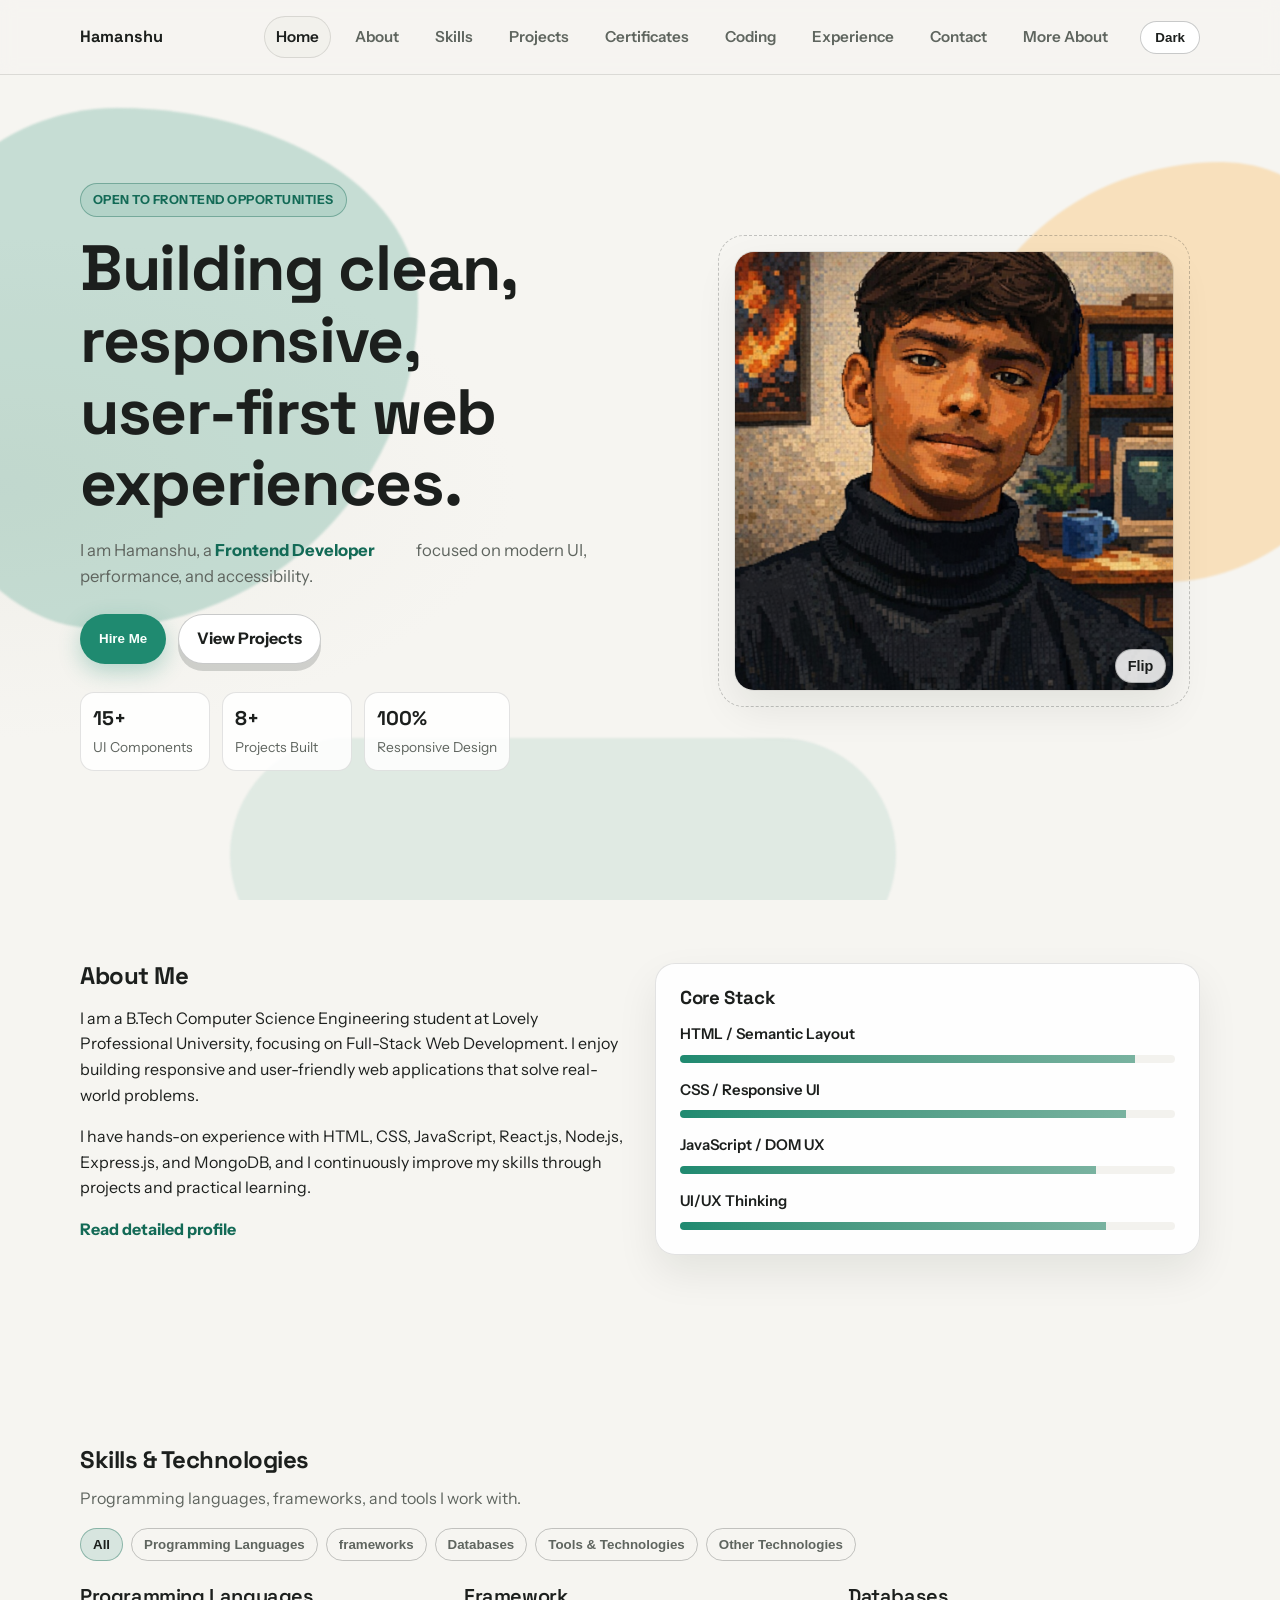
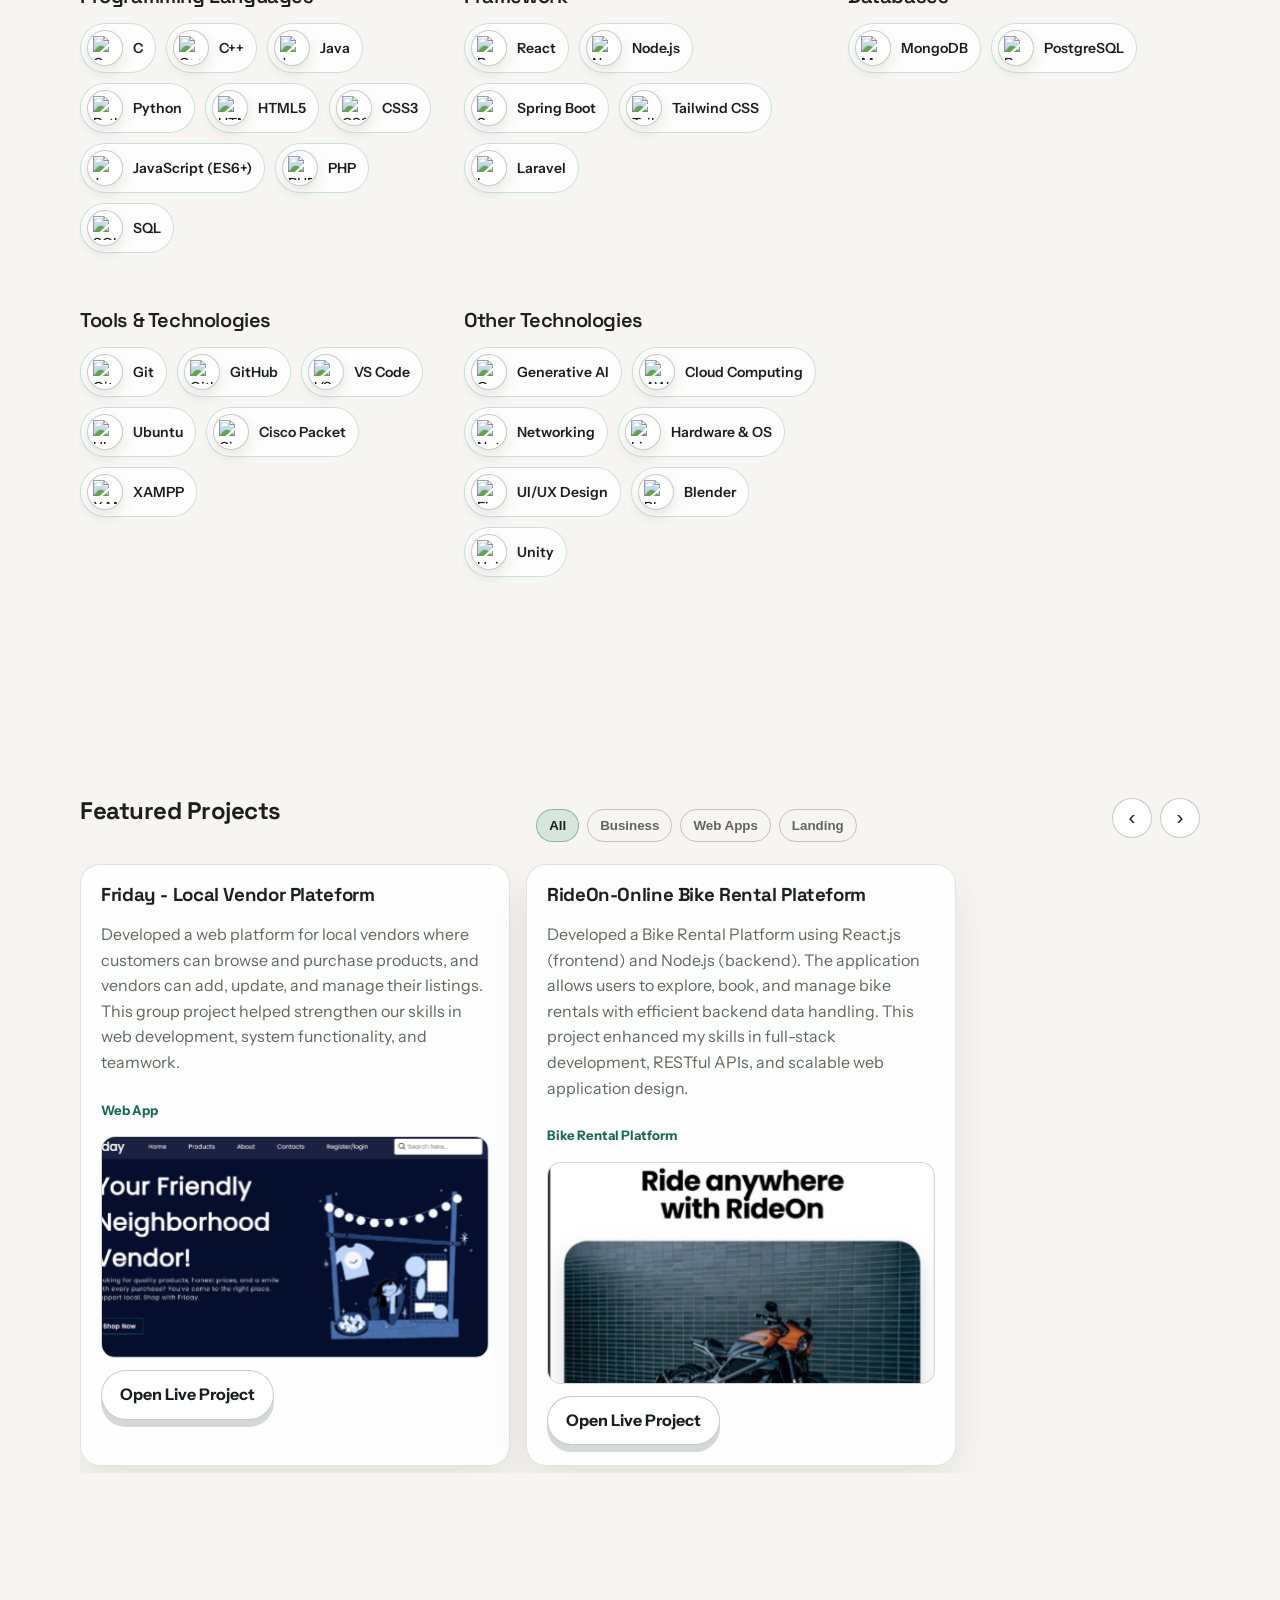
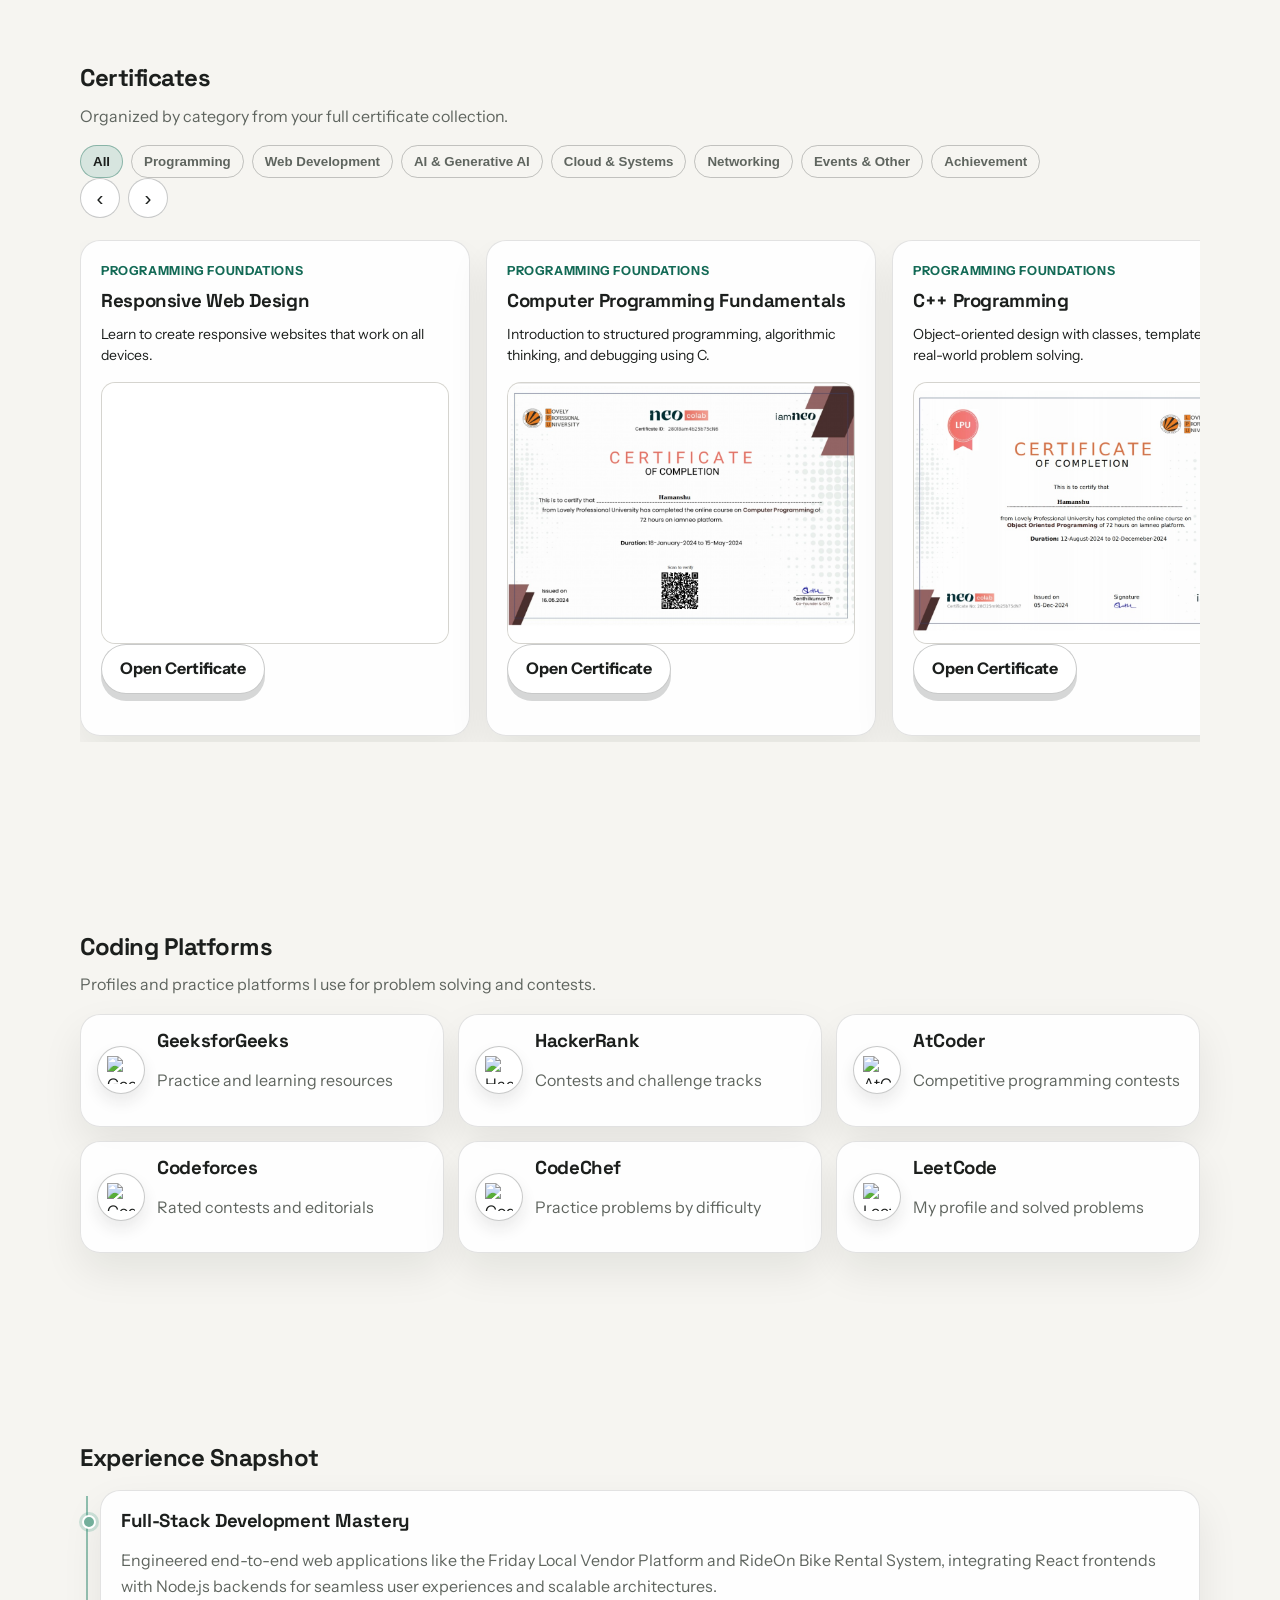
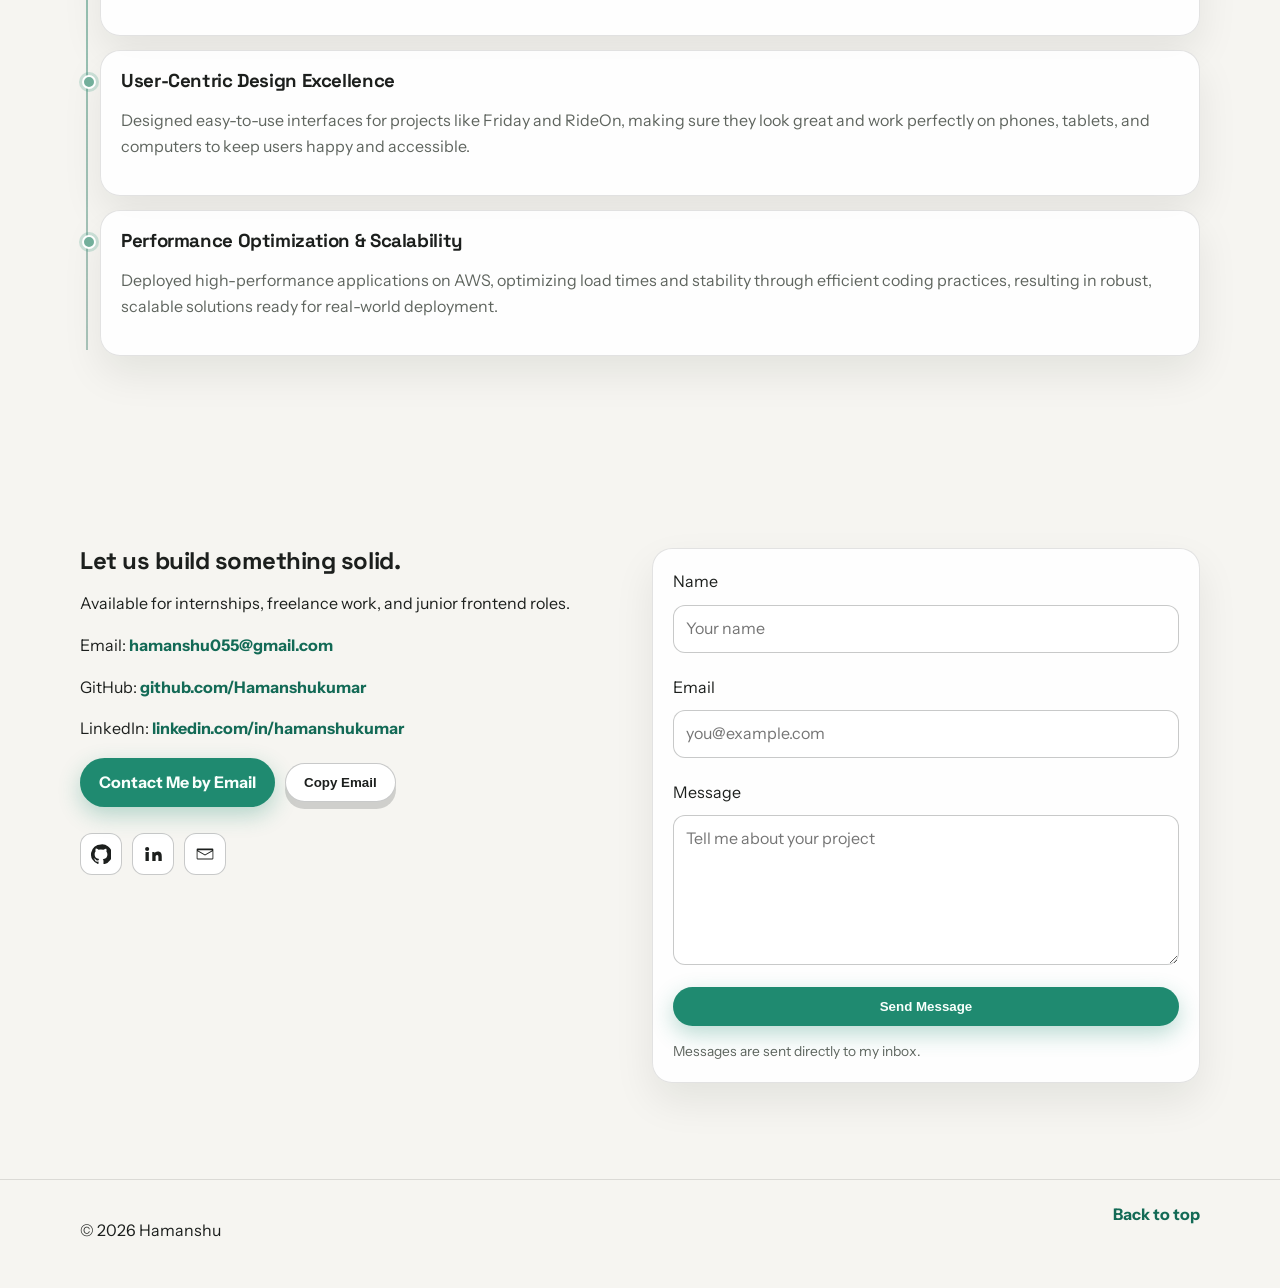
==== commit 7a05be2f: "updated portfolio and fixed issues" ====
--- a/index.html
+++ b/index.html
@@ -269,7 +269,7 @@
                         <p>Developed a web platform for local vendors where customers can browse and purchase products, and vendors can add, update, and manage their listings. This group project helped strengthen our skills in web development, system functionality, and teamwork.</p>
                         <span>Web App</span>
                         <div class="project-preview">
-                            <iframe src="https://hamanshukumar.github.io/Friday-your-Local-buddy/" title="Friday - Your Local Buddy Preview" loading="lazy"></iframe>
+                            <img src="fridaywebsite.png" alt="Friday - Local Vendor Platform preview">
                         </div>
                         <div class="project-actions">
                             <a class="btn btn-secondary" href="https://hamanshukumar.github.io/Friday-your-Local-buddy/" target="_blank" rel="noopener noreferrer">Open Live Project</a>
@@ -284,28 +284,6 @@
                         </div>
                         <div class="project-actions">
                             <a class="btn btn-secondary" href="https://bikerent-0wuq.onrender.com/" target="_blank" rel="noopener noreferrer">Open Live Project</a>
-                        </div>
-                    </article>
-                    <article class="project-card" data-category="web">
-                        <h3>Amazone Clone</h3>
-                        <p>Developed an Amazon Clone deployed on AWS, providing core e-commerce features such as product browsing, cart management, and order handling. This project helped me gain practical experience with cloud deployment, scalable architecture, and full-stack web development.</p>
-                        <span>Clone Website</span>
-                        <div class="project-preview">
-                            <iframe src="https://hamanshukumar.github.io/Amazon-Clone/" title="Swift Movers Preview" loading="lazy"></iframe>
-                        </div>
-                        <div class="project-actions">
-                            <a class="btn btn-secondary" href="https://hamanshukumar.github.io/Amazon-Clone/" target="_blank" rel="noopener noreferrer">Open Live Project</a>
-                        </div>
-                    </article>
-                    <article class="project-card" data-category="web">
-                        <h3>Spotify Clone</h3>
-                        <p>Developed a Spotify Clone that allows users to browse, play, and manage music playlists through an interactive interface. This project strengthened my skills in frontend development, media handling, and building responsive user interfaces.</p>
-                        <span>Clone Website</span>
-                        <div class="project-preview">
-                            <iframe src="https://hamanshukumar.github.io/SPOTIFY-CLONE/" title="Swift Movers Preview" loading="lazy"></iframe>
-                        </div>
-                        <div class="project-actions">
-                            <a class="btn btn-secondary" href="https://hamanshukumar.github.io/SPOTIFY-CLONE/" target="_blank" rel="noopener noreferrer">Open Live Project</a>
                         </div>
                     </article>
                 </div>
@@ -335,7 +313,7 @@
                         <p class="cert-tag">Programming Foundations</p>
                         <h3>Responsive Web Design</h3>
                         <p class="cert-description">Learn to create responsive websites that work on all devices.</p>
-                        <div class="cert-preview"><iframe src="certificates/csecertificate.pdf#toolbar=0" title="C Programming Essentials Preview" loading="lazy"></iframe></div>
+                        <div class="cert-preview"><iframe src="certificates/csecertificate.pdf#toolbar=0" title="Responsive Web Design Certificate Preview" loading="lazy"></iframe></div>
                         <a class="btn btn-secondary" href="certificates/csecertificate.pdf" target="_blank" rel="noopener noreferrer">Open Certificate</a>
                     </article>
                     <article class="cert-card" data-category="programming">
@@ -381,7 +359,7 @@
                         <p class="cert-tag">Personal Growth</p>
                         <h3>The Complete Life Purpose</h3>
                         <p class="cert-description">A self-motivation course focused on staying driven, finding your purpose, and maintaining momentum through practical mindset strategies.</p>
-                        <div class="cert-preview"><iframe src="certificates/UC-1553b4f9-947f-4aa9-a905-5d05267e85c5.pdf#toolbar=0" title="Applied Web Development Project Preview" loading="lazy"></iframe></div>
+                        <div class="cert-preview"><iframe src="certificates/UC-1553b4f9-947f-4aa9-a905-5d05267e85c5.pdf#toolbar=0" title="The Complete Life Purpose Preview" loading="lazy"></iframe></div>
                         <a class="btn btn-secondary" href="certificates/UC-1553b4f9-947f-4aa9-a905-5d05267e85c5.pdf" target="_blank" rel="noopener noreferrer">Open Certificate</a>
                     </article>
                     <article class="cert-card" data-category="networking">
@@ -416,7 +394,7 @@
                         <p class="cert-tag">Systems</p>
                         <h3>NPTEL: Cloud Computing</h3>
                         <p class="cert-description">Comprehensive study of cloud computing concepts, architectures, and deployment models.</p>
-                        <div class="cert-preview"><iframe src="certificates/NPTELhamanshu.pdf#toolbar=0" title="NPTEL Computer Systems Preview" loading="lazy"></iframe></div>
+                        <div class="cert-preview"><iframe src="certificates/NPTELhamanshu.pdf#toolbar=0" title="NPTEL Cloud Computing Preview" loading="lazy"></iframe></div>
                         <a class="btn btn-secondary" href="certificates/NPTELhamanshu.pdf" target="_blank" rel="noopener noreferrer">Open Certificate</a>
                     </article>
                     
@@ -506,7 +484,7 @@
                     </article>
                     <article>
                         <h3>User-Centric Design Excellence</h3>
-                        <p>Designed easy-to-use interfaces for projects like Amazon Clone and Spotify Clone, making sure they look great and work perfectly on phones, tablets, and computers to keep users happy and accessible.</p>
+                        <p>Designed easy-to-use interfaces for projects like Friday and RideOn, making sure they look great and work perfectly on phones, tablets, and computers to keep users happy and accessible.</p>
                     </article>
                     <article>
                         <h3>Performance Optimization & Scalability</h3>
@@ -521,12 +499,12 @@
                 <div>
                     <h2>Let us build something solid.</h2>
                     <p>Available for internships, freelance work, and junior frontend roles.</p>
-                    <p>Email: <a class="text-link" href="mailto:kumarhamanshu40@gmail.com">kumarhamanshu40@gmail.com</a></p>
+                    <p>Email: <a class="text-link" href="mailto:hamanshu055@gmail.com">hamanshu055@gmail.com</a></p>
                     <p>GitHub: <a class="text-link" href="https://github.com/Hamanshukumar" target="_blank" rel="noopener noreferrer">github.com/Hamanshukumar</a></p>
                     <p>LinkedIn: <a class="text-link" href="https://www.linkedin.com/in/hamanshu-kumar-b2608a398/" target="_blank" rel="noopener noreferrer">linkedin.com/in/hamanshukumar</a></p>
                     <div class="contact-direct">
-                        <a class="btn btn-primary" href="mailto:kumarhamanshu40@gmail.com?subject=Portfolio%20Inquiry">Contact Me by Email</a>
-                        <button class="btn btn-secondary" id="copyEmailBtn" type="button" data-email="kumarhamanshu40@gmail.com">Copy Email</button>
+                        <a class="btn btn-primary" href="mailto:hamanshu055@gmail.com?subject=Portfolio%20Inquiry">Contact Me by Email</a>
+                        <button class="btn btn-secondary" id="copyEmailBtn" type="button" data-email="hamanshu055@gmail.com">Copy Email</button>
                         <p class="copy-status" id="copyStatus" aria-live="polite"></p>
                     </div>
                     <div class="social-links" aria-label="Social links">
@@ -540,17 +518,19 @@
                                 <path d="M4.98 3.5A2.5 2.5 0 1 0 5 8.5 2.5 2.5 0 0 0 4.98 3.5ZM3 9.5h4v11H3v-11Zm7 0h3.84v1.6h.05c.53-1 1.84-2.05 3.8-2.05 4.06 0 4.81 2.67 4.81 6.14v5.31h-4v-4.7c0-1.12-.02-2.56-1.56-2.56-1.56 0-1.8 1.22-1.8 2.48v4.78h-4v-11Z"/>
                             </svg>
                         </a>
-                        <a class="social-icon" href="mailto:kumarhamanshu40@gmail.com" aria-label="Send email">
+                        <a class="social-icon" href="mailto:hamanshu055@gmail.com" aria-label="Send email">
                             <svg viewBox="0 0 24 24" aria-hidden="true">
                                 <path d="M3 5.5h18a1 1 0 0 1 1 1v11a1 1 0 0 1-1 1H3a1 1 0 0 1-1-1v-11a1 1 0 0 1 1-1Zm9 7.1 8.74-5.1H3.26L12 12.6Zm9 4.9V8.65l-8.49 4.96a1 1 0 0 1-1.02 0L3 8.65V17.5h18Z"/>
                             </svg>
                         </a>
                     </div>
                 </div>
-                <form class="contact-form" id="contactForm" action="https://formsubmit.co/kumarhamanshu40@gmail.com" method="post">
+                <form class="contact-form" id="contactForm" action="https://formsubmit.co/hamanshu055@gmail.com" method="post">
                     <input type="hidden" name="_subject" value="New Portfolio Message">
                     <input type="hidden" name="_captcha" value="false">
                     <input type="hidden" name="_template" value="table">
+                    <input type="hidden" name="_next" value="https://hamanshukumar.github.io/Portfolio-main/thanks.html">
+                    <input type="hidden" name="_replyto" value="">
                     <label for="name">Name</label>
                     <input id="name" name="name" required type="text" placeholder="Your name" minlength="2" maxlength="60" pattern="^[A-Za-z][A-Za-z .'-]{1,59}$" autocomplete="name">
                     <p class="field-hint" data-hint-for="name" data-default="2-60 characters. Letters, spaces, ., ' and - only."></p>
@@ -573,10 +553,12 @@
             <button class="modal-close" type="button" aria-label="Close hire form" data-modal-close>×</button>
             <h2 id="hireModalTitle">Hire Me</h2>
             <p class="modal-subtext">Share a few details and I will reply quickly.</p>
-            <form class="modal-form" id="hireForm" action="https://formsubmit.co/kumarhamanshu40@gmail.com" method="post">
+            <form class="modal-form" id="hireForm" action="https://formsubmit.co/hamanshu055@gmail.com" method="post">
                 <input type="hidden" name="_subject" value="New Hire Request">
                 <input type="hidden" name="_captcha" value="false">
                 <input type="hidden" name="_template" value="table">
+                <input type="hidden" name="_next" value="https://hamanshukumar.github.io/Portfolio-main/thanks.html">
+                <input type="hidden" name="_replyto" value="">
                 <input type="text" name="_honey" class="honeypot" tabindex="-1" autocomplete="off">
                 <label for="hireName">Full Name</label>
                 <input id="hireName" name="name" required type="text" placeholder="Your name" minlength="2" maxlength="60" pattern="^[A-Za-z][A-Za-z .'-]{1,59}$" autocomplete="name">
--- a/styles.css
+++ b/styles.css
@@ -627,6 +627,54 @@
     height: 220px;
     object-fit: cover;
     background: #ffffff;
+}
+
+.project-preview--static {
+    position: relative;
+    background: linear-gradient(135deg, color-mix(in oklab, var(--accent) 16%, var(--surface-soft)), color-mix(in oklab, var(--accent-strong) 14%, var(--surface)));
+    color: var(--text);
+    display: flex;
+    align-items: center;
+    justify-content: center;
+    height: 220px;
+    overflow: hidden;
+}
+
+.preview-overlay {
+    text-align: center;
+    padding: 16px;
+    max-width: 92%;
+}
+
+.preview-title {
+    margin: 0 0 8px;
+    font-weight: 700;
+}
+
+.preview-subtitle {
+    margin: 0;
+    color: var(--muted);
+    font-size: 0.95rem;
+}
+
+.static-preview,
+.cert-preview--static {
+    display: flex;
+    align-items: center;
+    justify-content: center;
+    min-height: 220px;
+    padding: 16px;
+    text-align: center;
+    background: repeating-linear-gradient(45deg, color-mix(in oklab, var(--surface-soft) 90%, transparent), color-mix(in oklab, var(--surface-soft) 90%, transparent) 10px, color-mix(in oklab, var(--line) 40%, transparent) 10px, color-mix(in oklab, var(--line) 40%, transparent) 20px);
+}
+
+.cert-preview--static { min-height: 260px; }
+
+.preview-text {
+    color: var(--muted);
+    font-weight: 600;
+    line-height: 1.4;
+    margin: 0;
 }
 
 .project-actions { margin-top: 12px; }
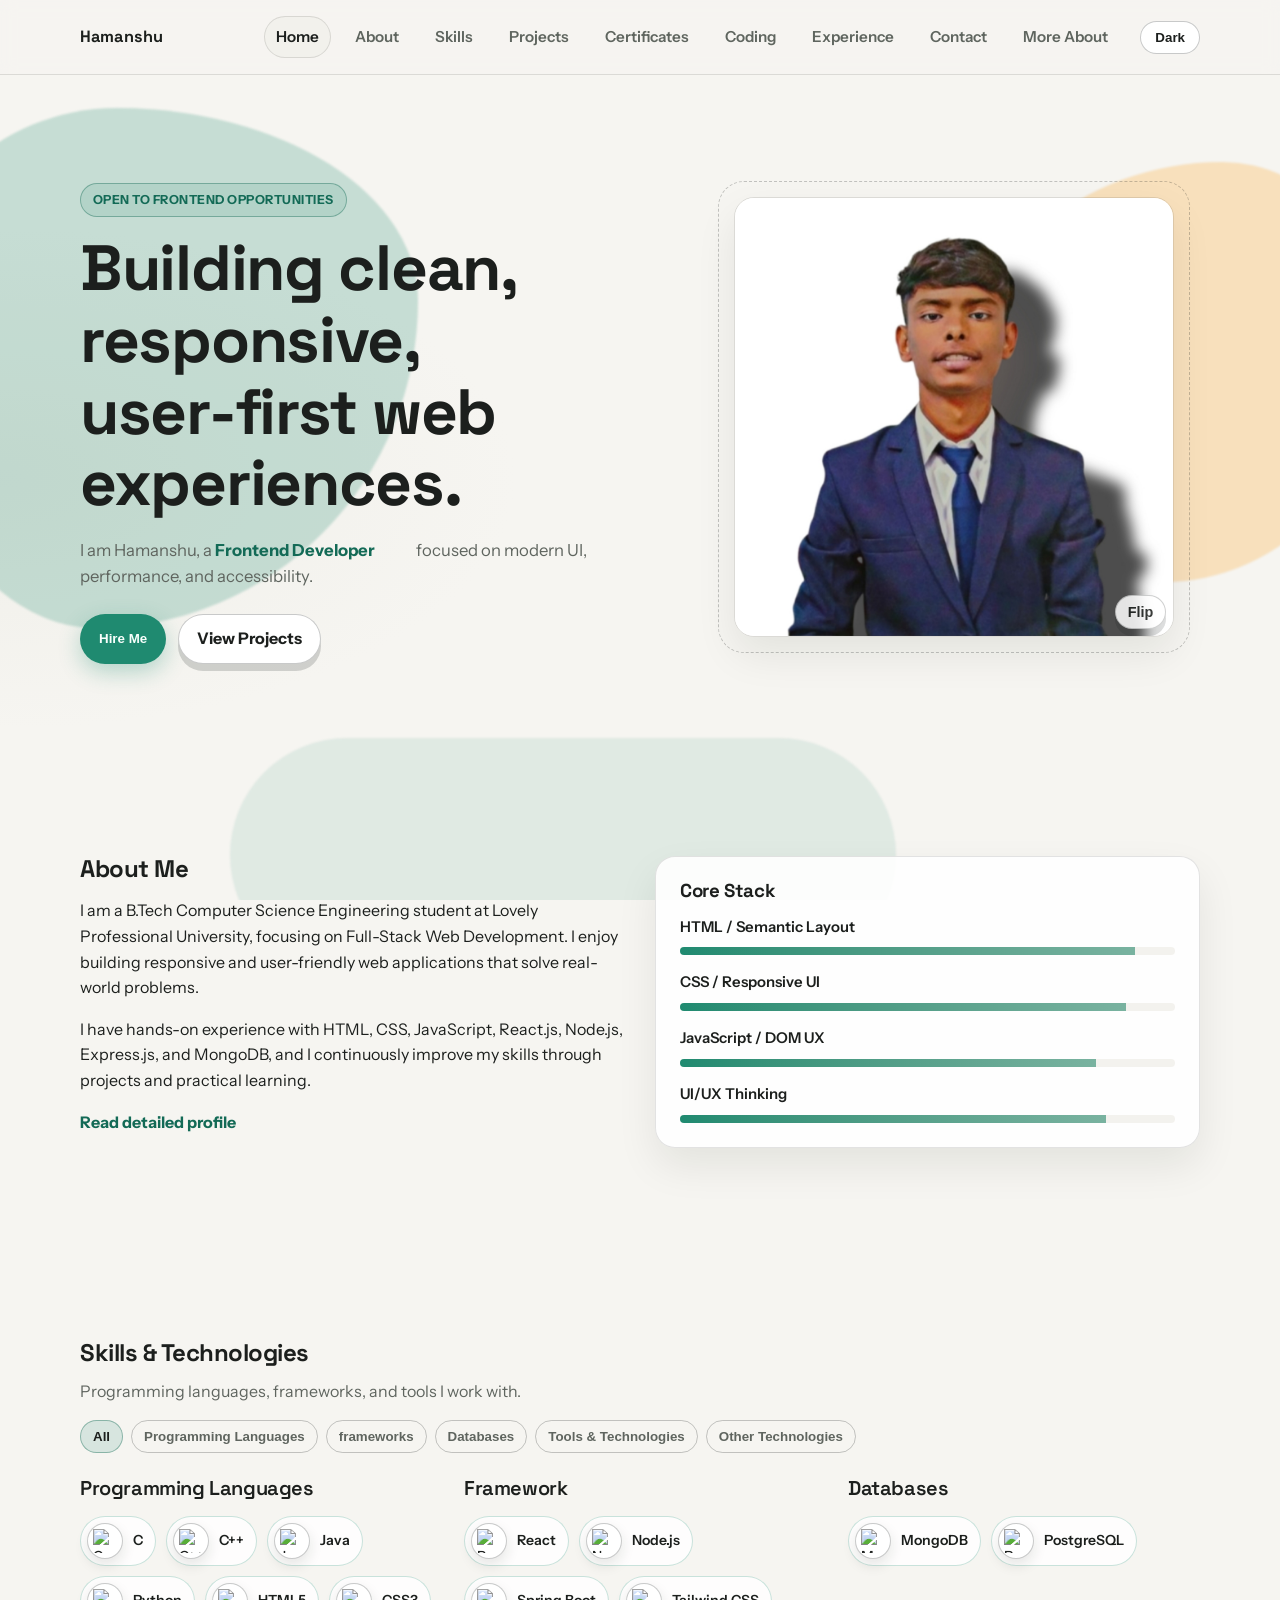
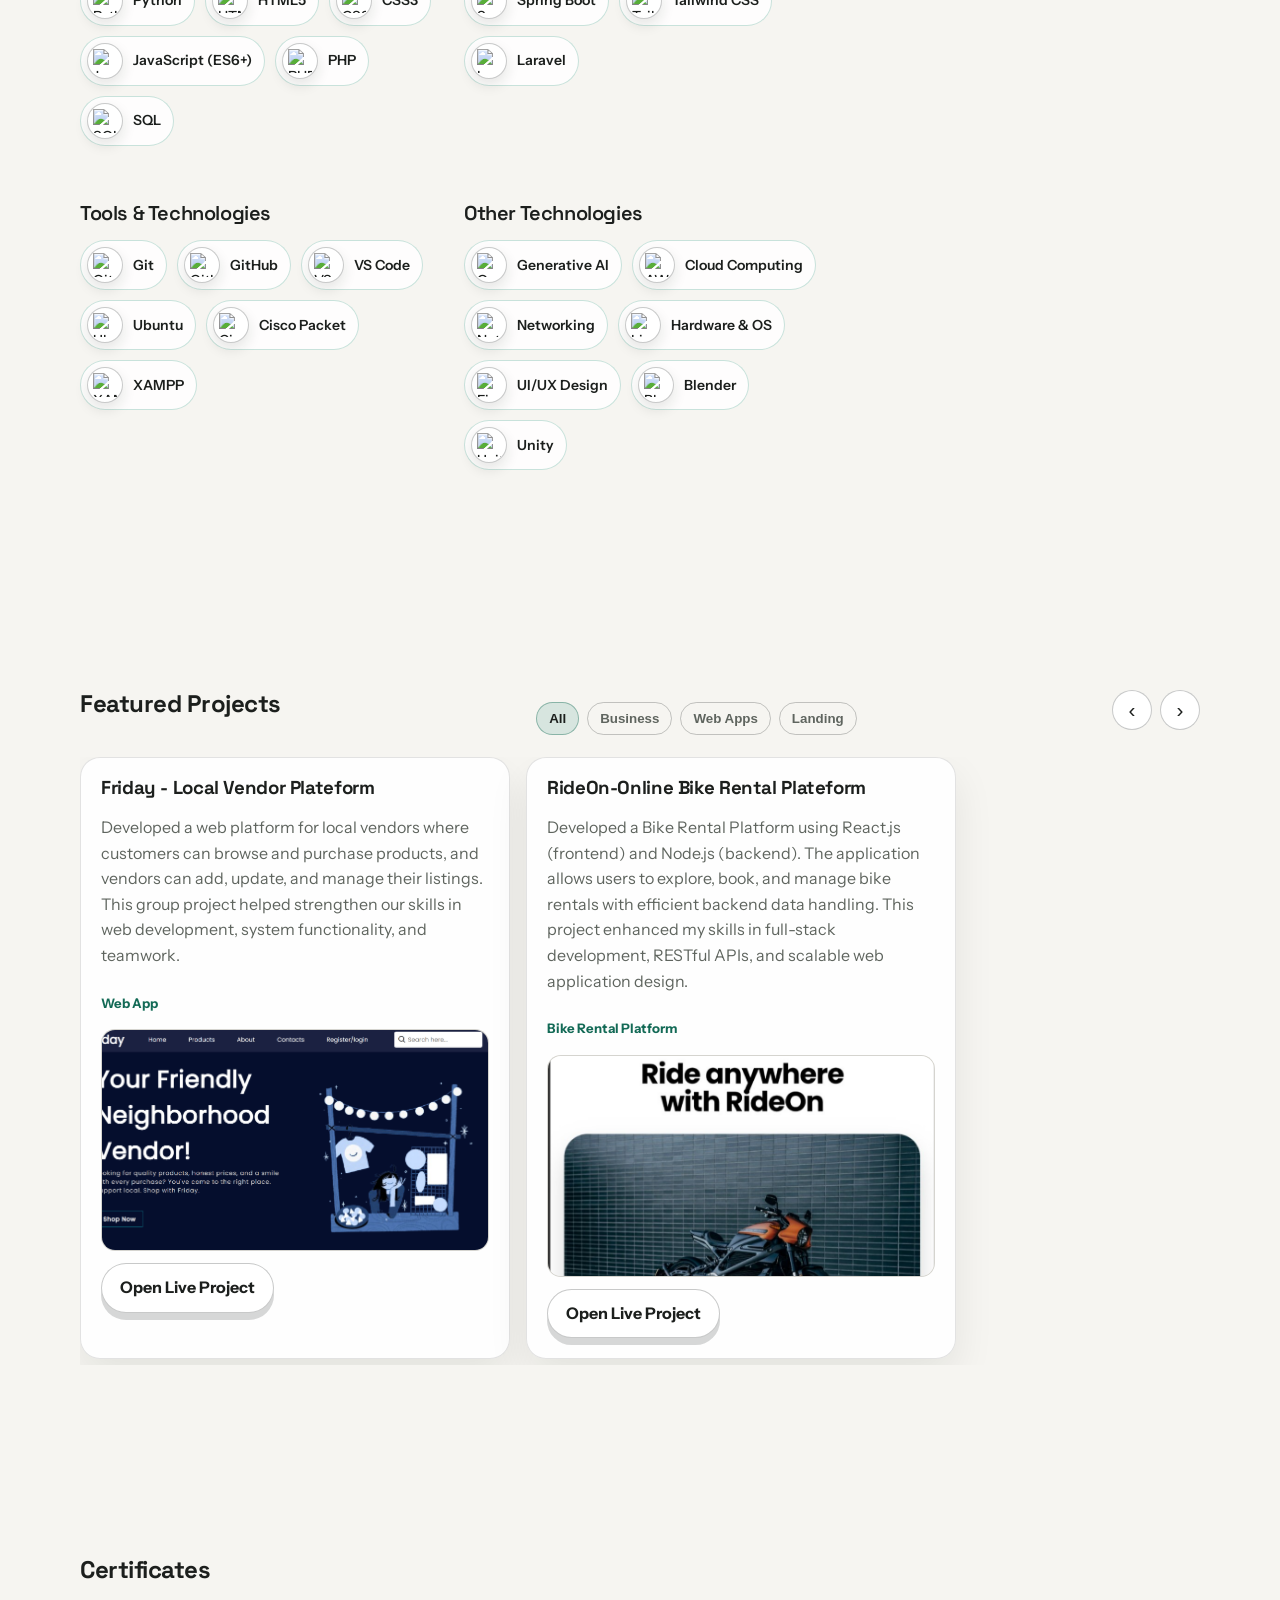
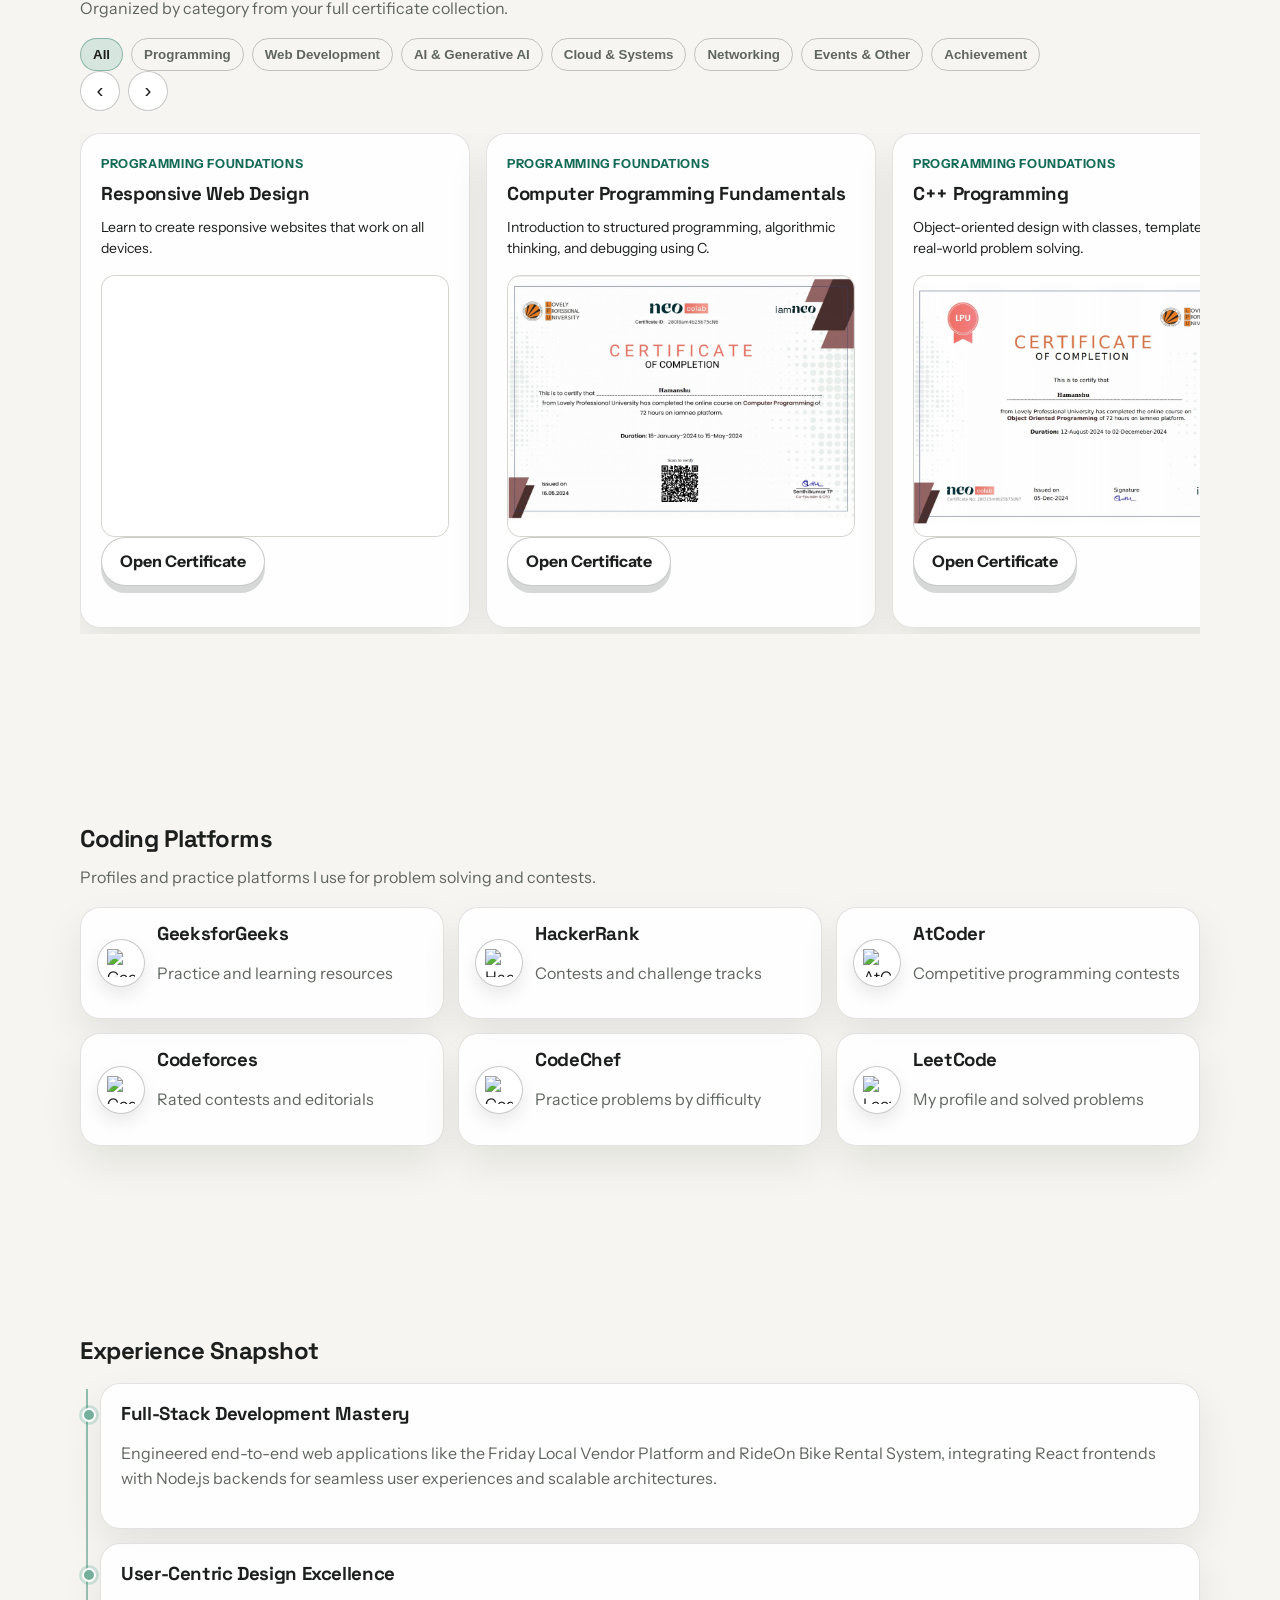
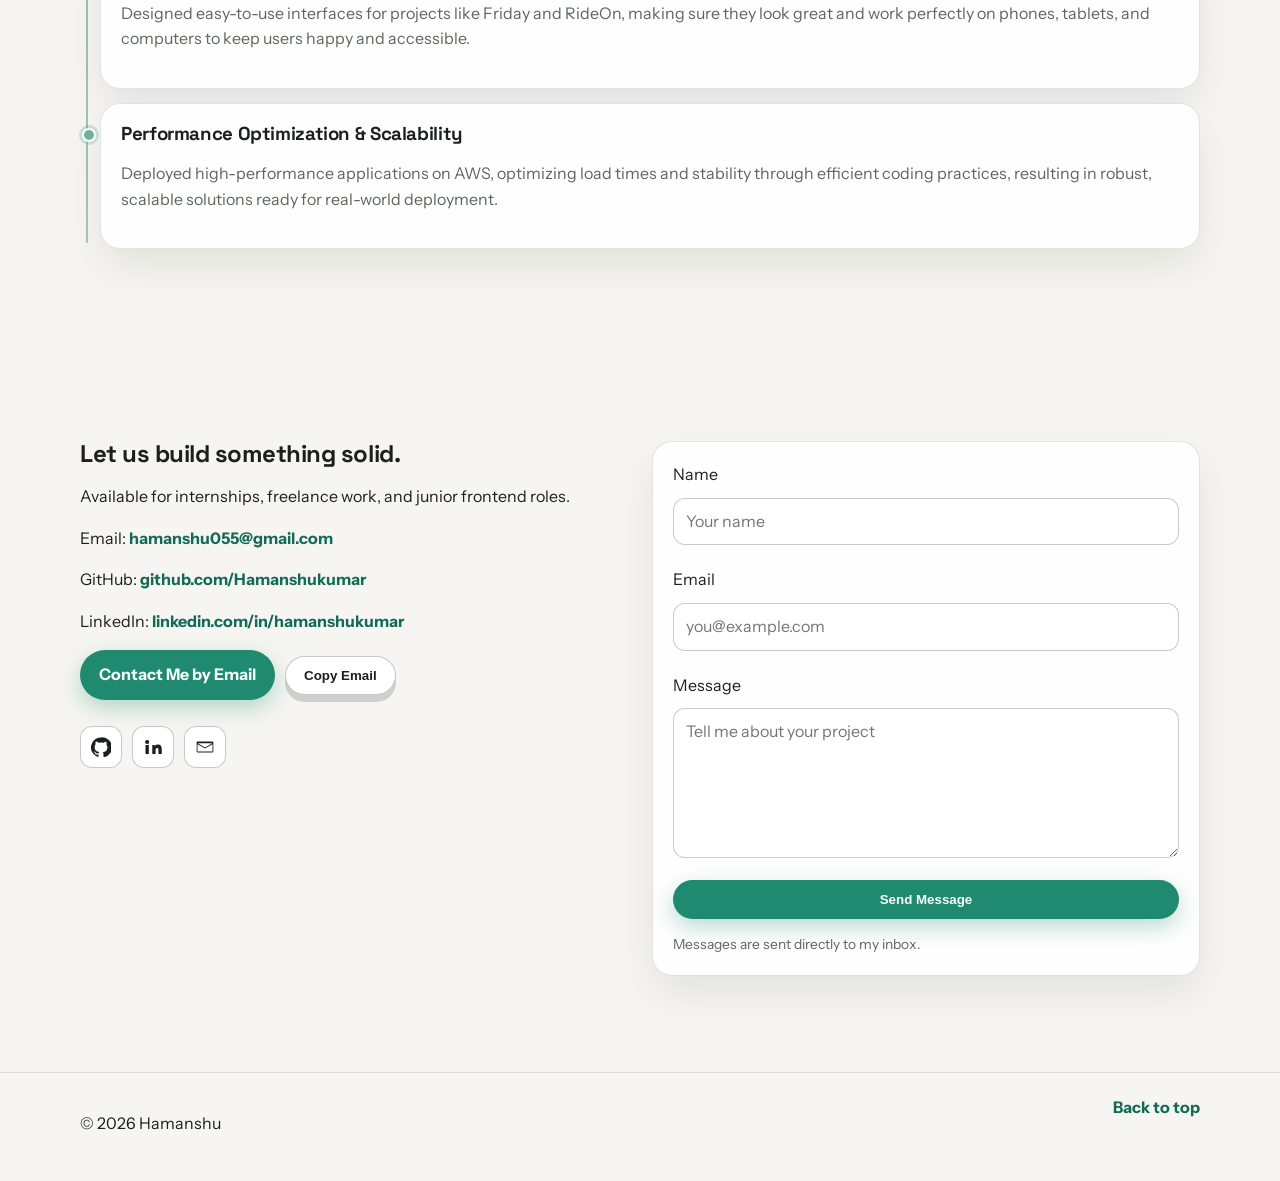
==== commit cbc5de7f: "updated portfolio" ====
--- a/index.html
+++ b/index.html
@@ -54,14 +54,12 @@
                         <button class="btn btn-primary" id="hireMeBtn" type="button">Hire Me</button>
                         <a class="btn btn-secondary" href="#projects">View Projects</a>
                     </div>
-                    <ul id="quickStats" class="quick-stats">
-                        <!-- Stats will be populated from stored data -->
-                    </ul>
+                    
                 </div>
                 <div class="hero-photo-wrap">
                     <div class="hero-photo-card" id="heroPhotoCard">
-                        <img class="hero-photo hero-photo-front" src="pfp.png" alt="Portrait of Hamanshu">
-                        <img class="hero-photo hero-photo-back" src="pfp1.jpeg" alt="Alternate portrait of Hamanshu">
+                        <img class="hero-photo hero-photo-front" src="pfp1.jpeg" alt="Portrait of Hamanshu">
+                        <img class="hero-photo hero-photo-back" src="pfp.png" alt="Alternate portrait of Hamanshu">
                     </div>
                     <button class="btn btn-secondary rotate-photo-btn" id="rotatePhotoBtn" type="button" aria-label="Flip profile photo">Flip</button>
                 </div>
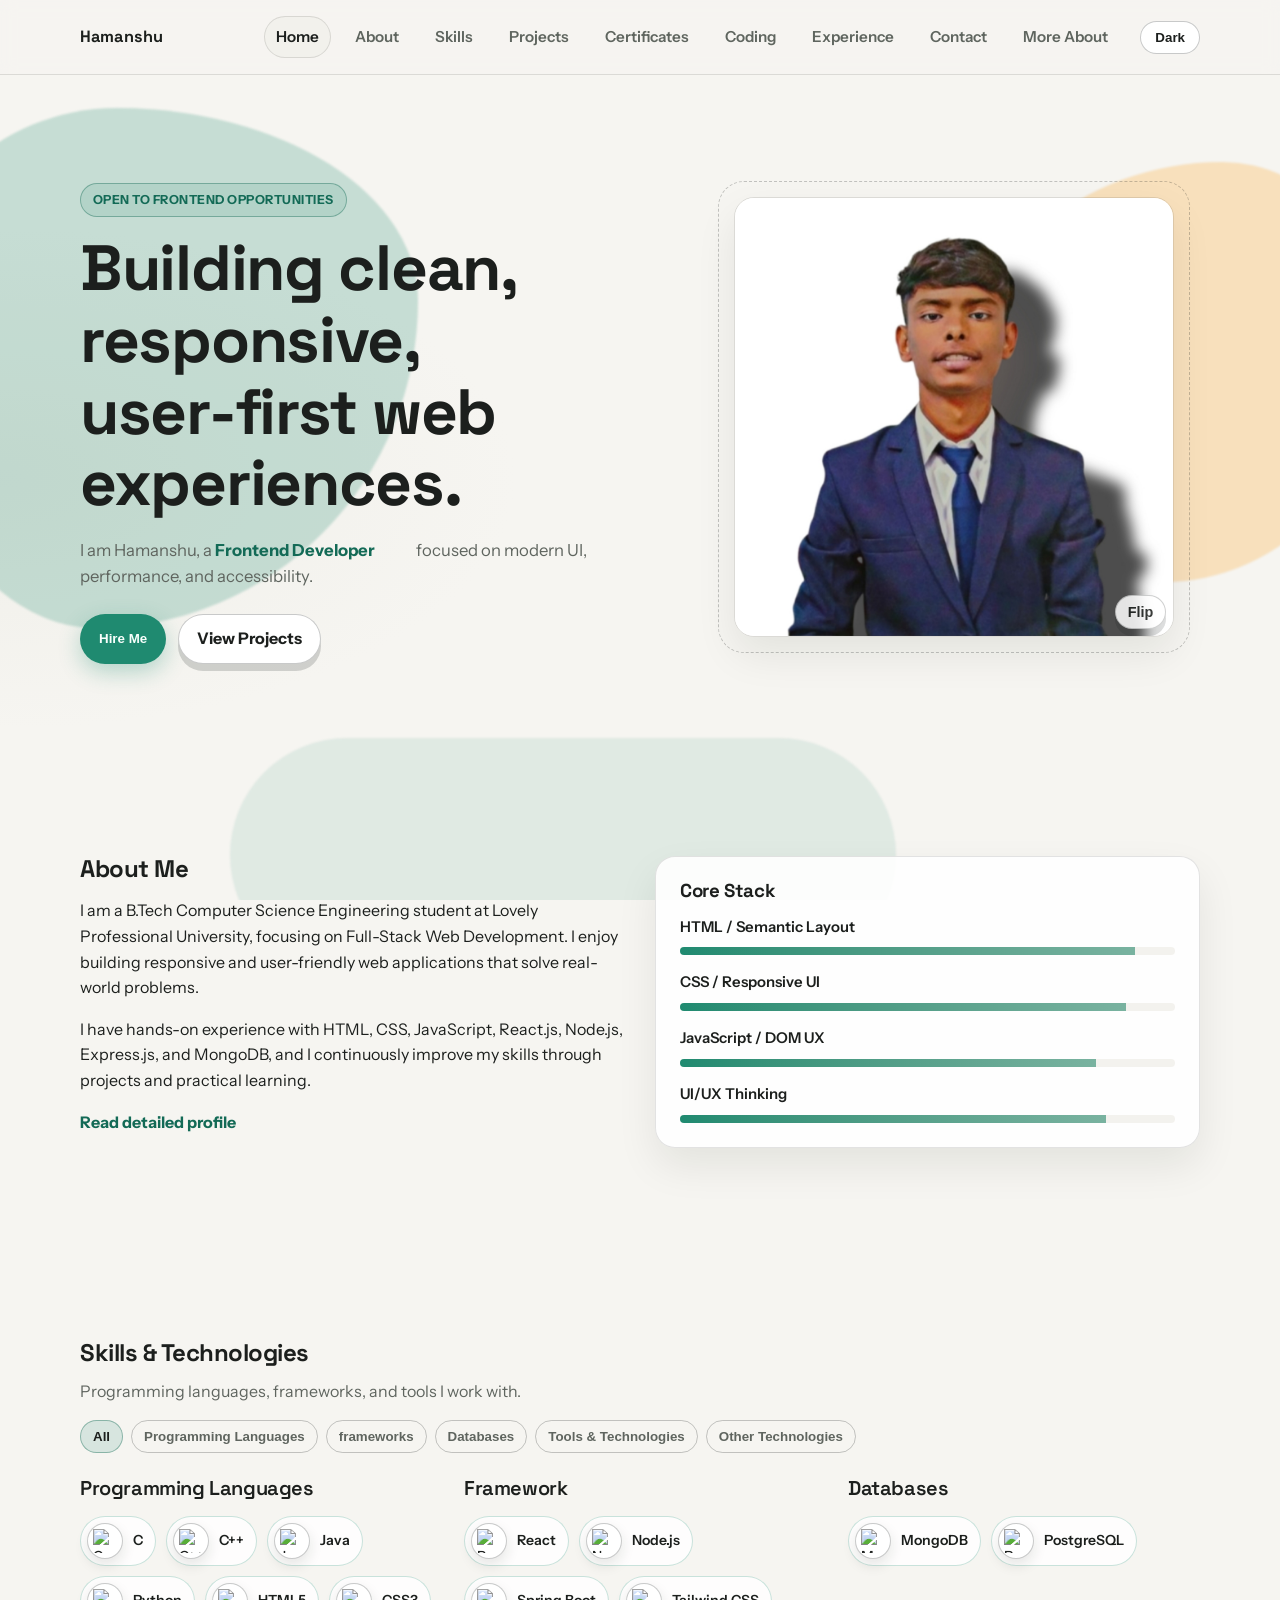
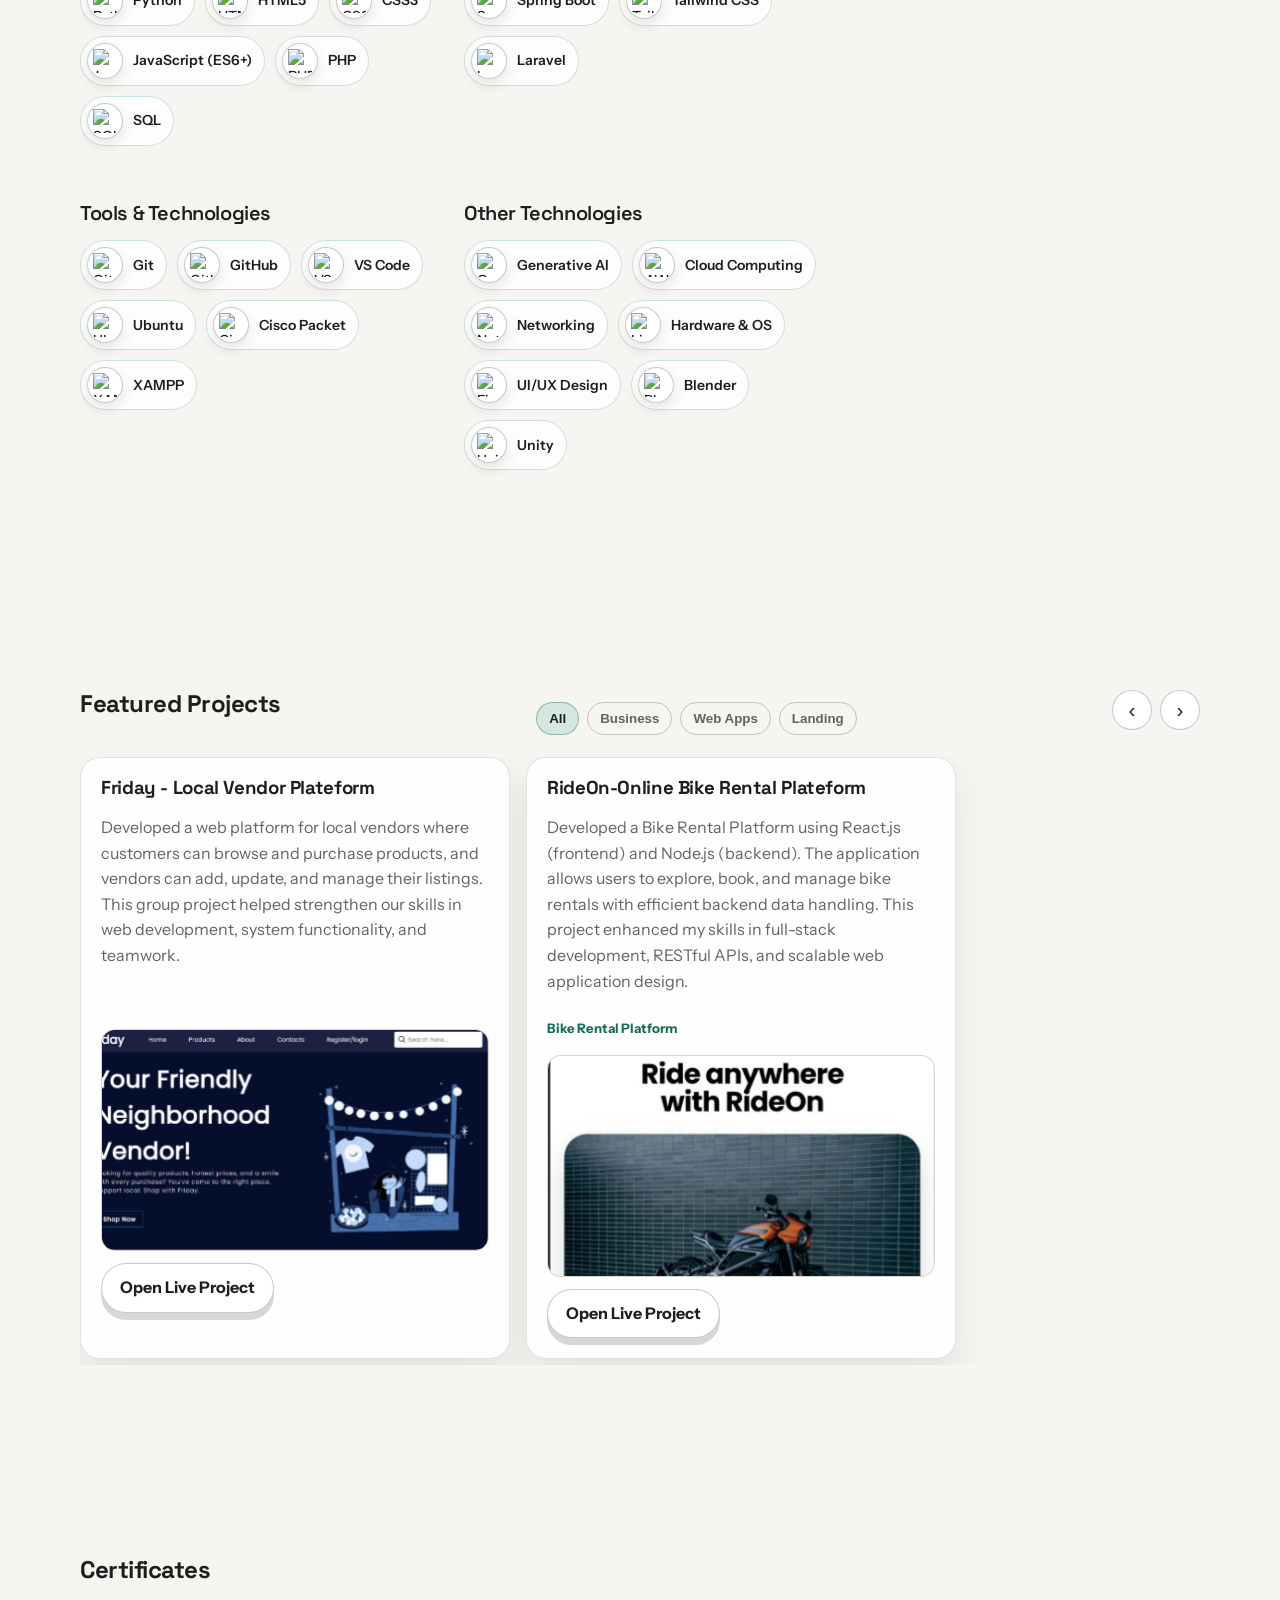
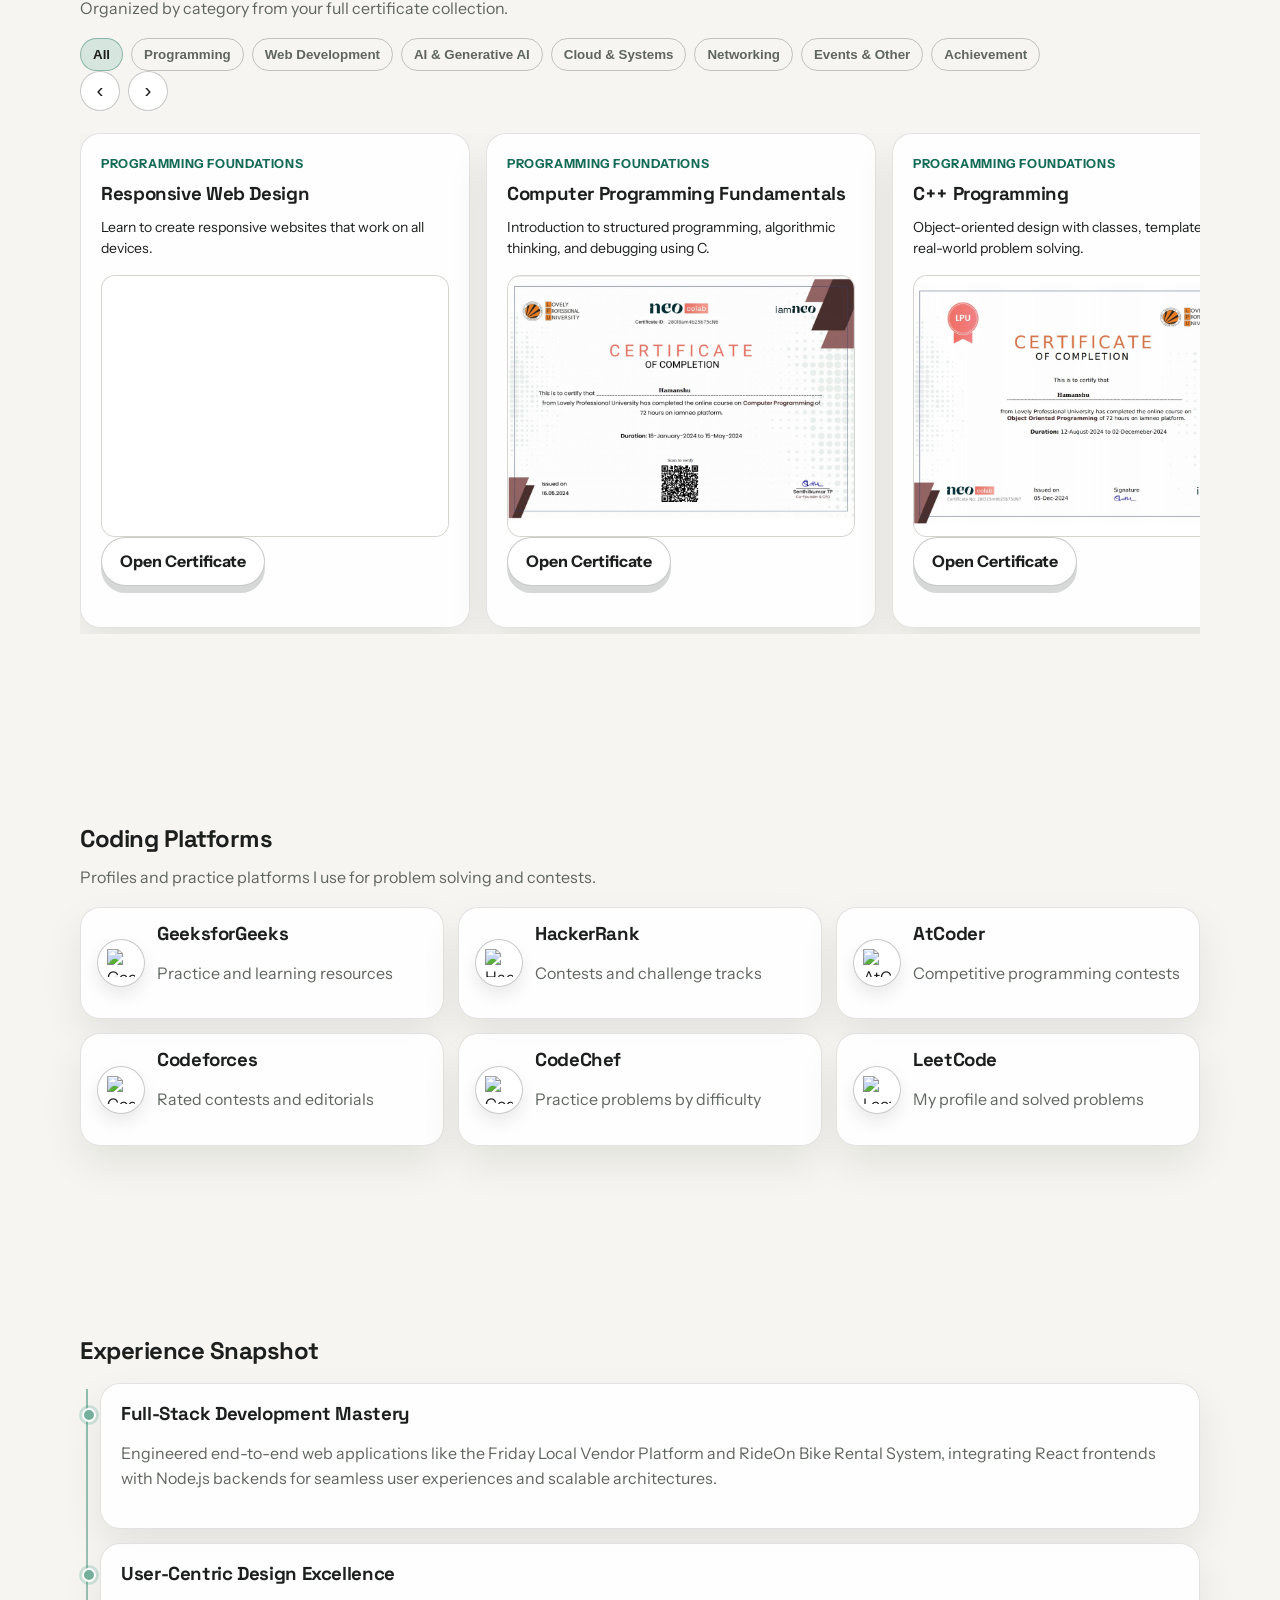
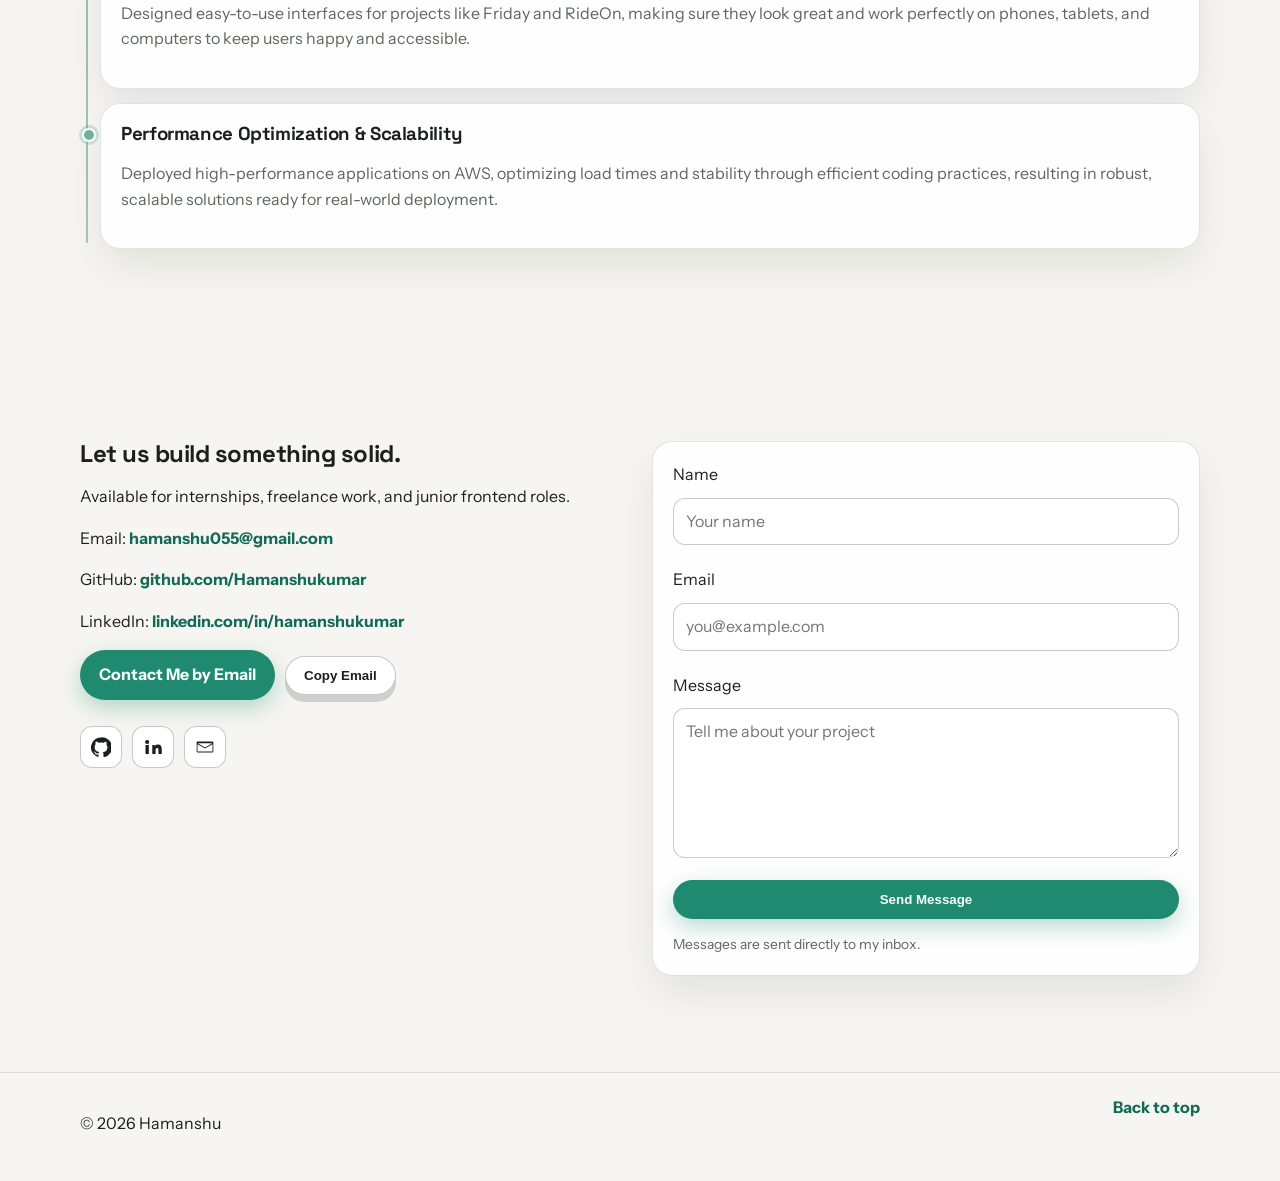
==== commit c1f87f0c: "Updated index.html changes" ====
--- a/index.html
+++ b/index.html
@@ -270,7 +270,7 @@
                             <img src="fridaywebsite.png" alt="Friday - Local Vendor Platform preview">
                         </div>
                         <div class="project-actions">
-                            <a class="btn btn-secondary" href="https://hamanshukumar.github.io/Friday-your-Local-buddy/" target="_blank" rel="noopener noreferrer">Open Live Project</a>
+                            <a class="btn btn-secondary" href="https://fridayforvendors.42web.io/" target="_blank" rel="noopener noreferrer">Open Live Project</a>
                         </div>
                     </article>
                     <article class="project-card" data-category="landing">
@@ -281,7 +281,7 @@
                             <img src="project.jpeg" alt="">
                         </div>
                         <div class="project-actions">
-                            <a class="btn btn-secondary" href="https://bikerent-0wuq.onrender.com/" target="_blank" rel="noopener noreferrer">Open Live Project</a>
+                            <a class="btn btn-secondary" href="https://bike-rent-frontend.onrender.com" target="_blank" rel="noopener noreferrer">Open Live Project</a>
                         </div>
                     </article>
                 </div>
